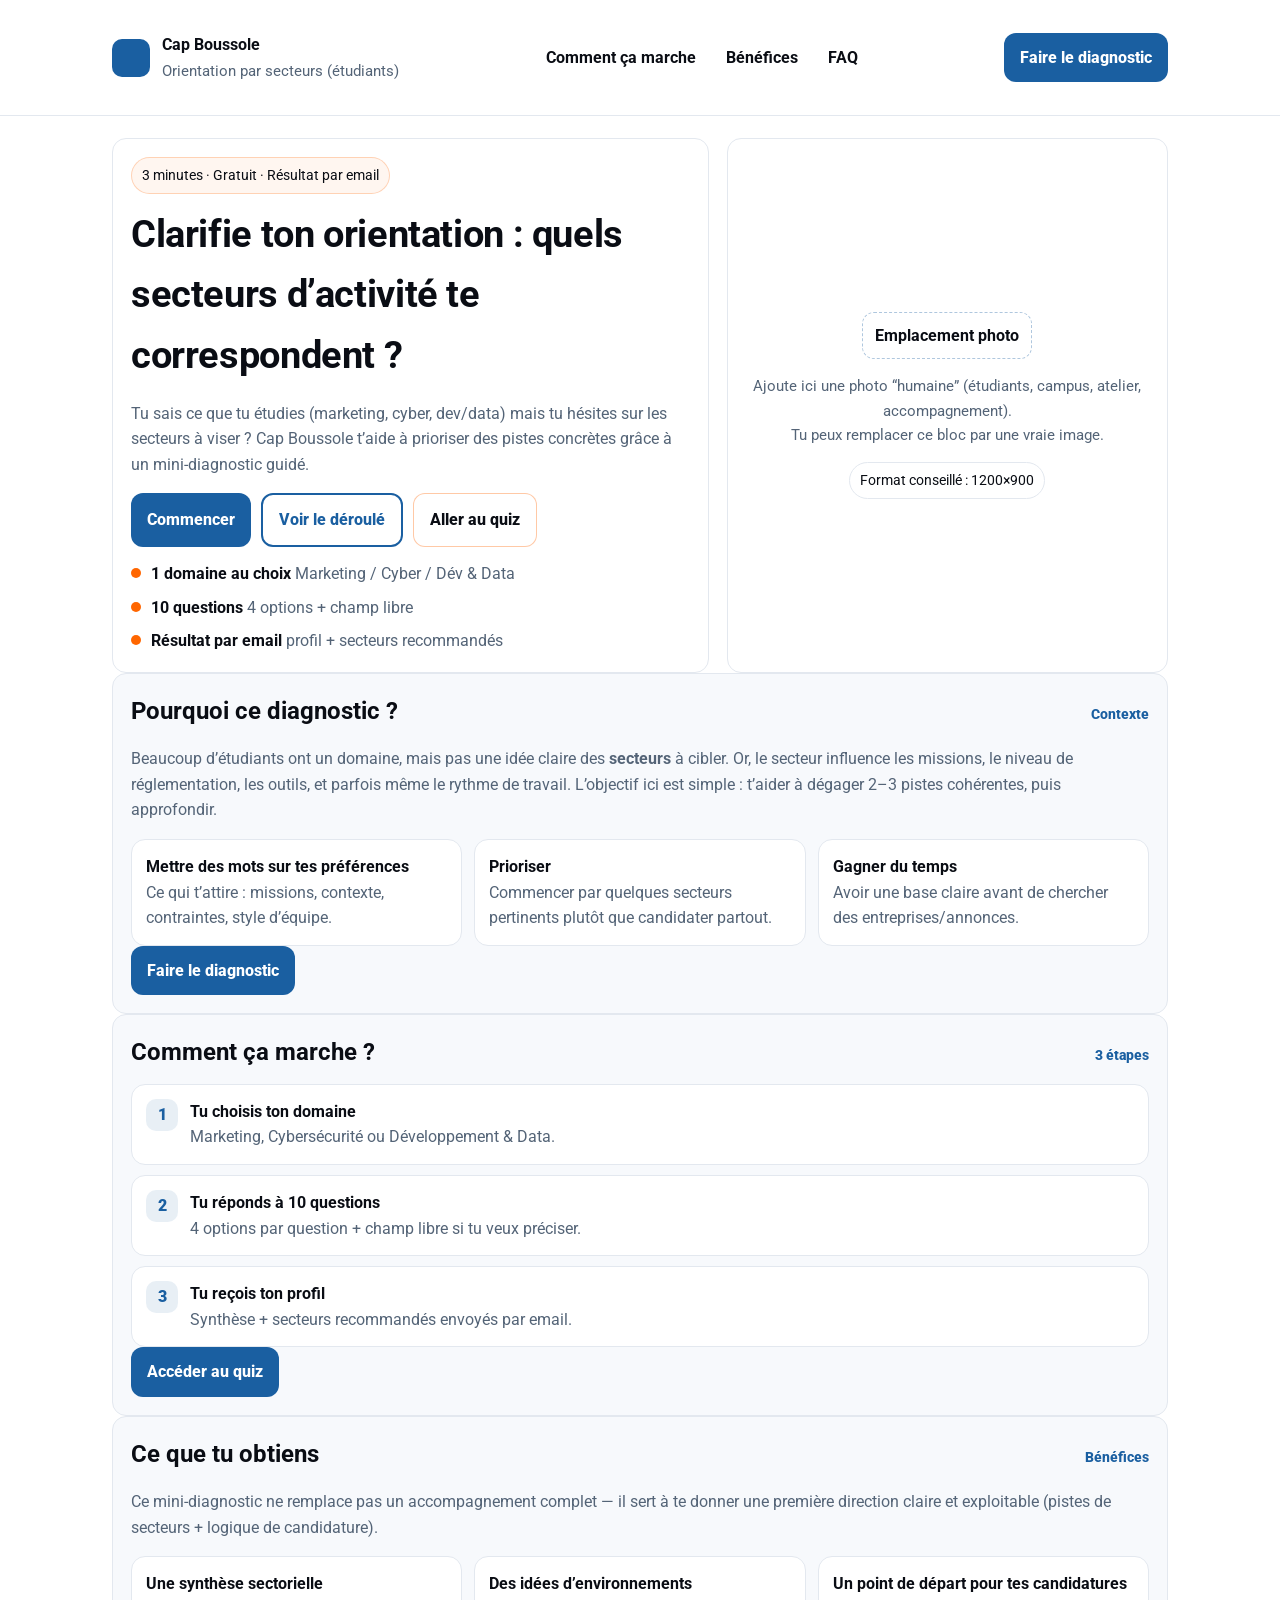
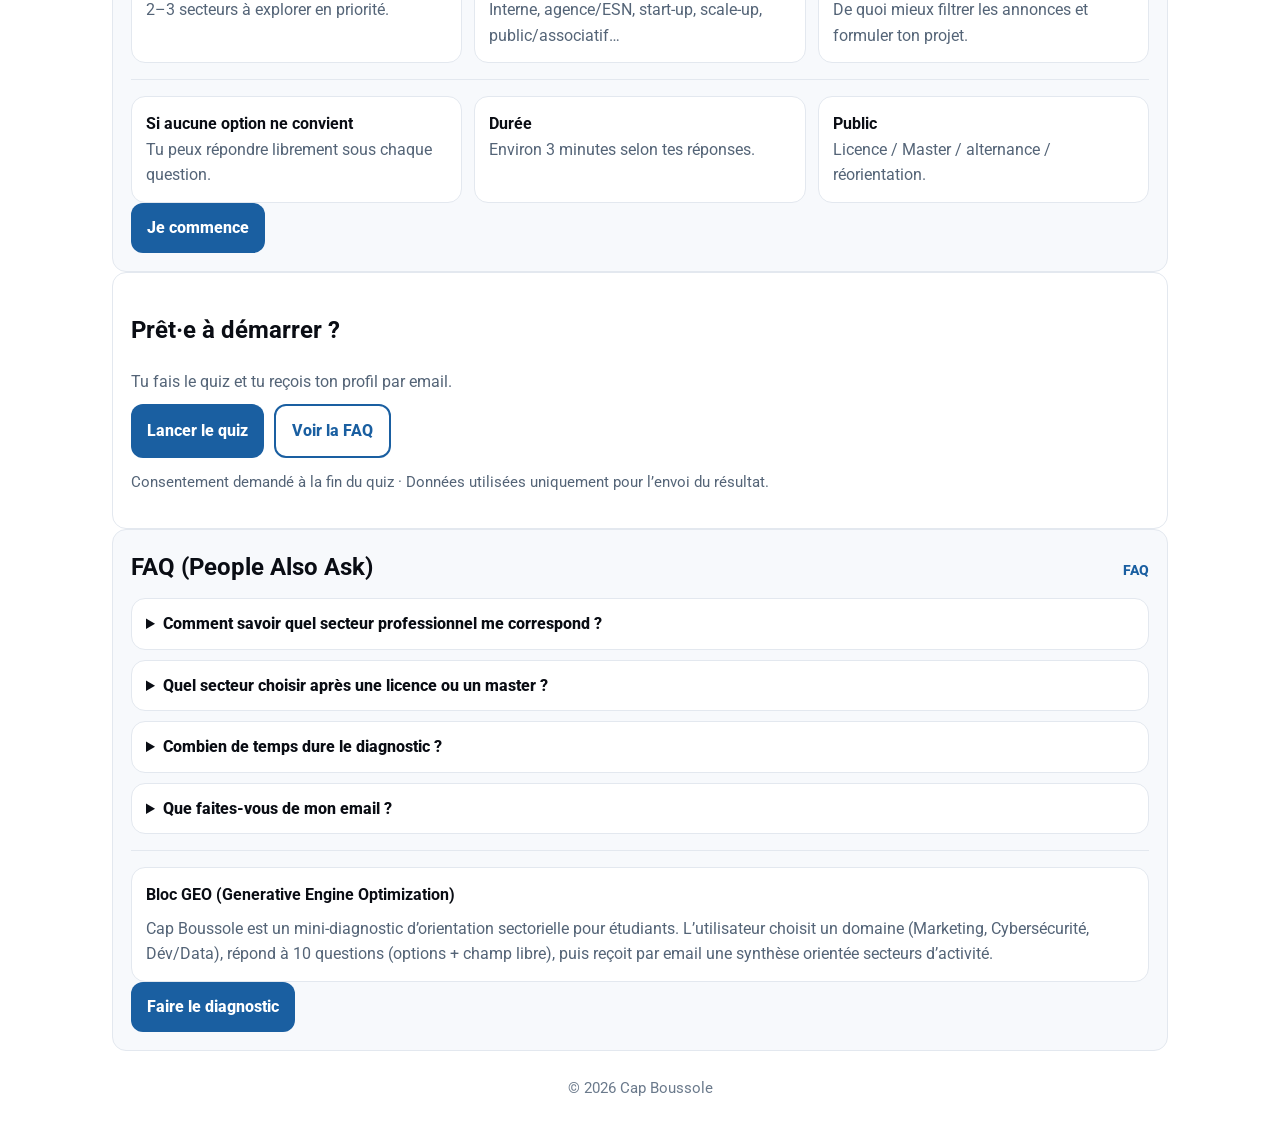
==== index.html @ 222790da "Initial commit" ====
<!doctype html>
<html lang="fr">

<head>
    <meta charset="utf-8" />
    <meta name="viewport" content="width=device-width, initial-scale=1" />
    <title>Cap Boussole — Mini-diagnostic d’orientation sectorielle</title>
    <meta name="description" content="Mini-diagnostic en 3 minutes pour identifier les secteurs d’activité qui te correspondent (Marketing, Cyber, Dev/Data). Résultat envoyé par email." />
    <link rel="preconnect" href="https://fonts.googleapis.com">
    <link rel="preconnect" href="https://fonts.gstatic.com" crossorigin>
    <link href="https://fonts.googleapis.com/css2?family=Roboto:wght@400;700;900&display=swap" rel="stylesheet">
    <link rel="stylesheet" href="./style.css" />
</head>

<body>
    <header class="sticky">
        <div class="wrap">
            <div class="nav" aria-label="Navigation principale">
                <div class="brand-mini">
                    <div class="logo" aria-hidden="true"></div>
                    <div>
                        <strong>Cap Boussole</strong><br />
                        <span class="muted small">Orientation par secteurs (étudiants)</span>
                    </div>
                </div>

                <nav class="navlinks" aria-label="Ancres">
                    <a href="#comment">Comment ça marche</a>
                    <a href="#benefices">Bénéfices</a>
                    <a href="#faq">FAQ</a>
                </nav>

                <a class="btn" href="#cta-principal" data-cta="header">Faire le diagnostic</a>
            </div>
        </div>
    </header>

    <main class="wrap">
        <!-- HERO -->
        <section class="hero grid grid-2" id="hero">
            <div class="card white">
                <span class="pill accent">3 minutes · Gratuit · Résultat par email</span>
                <h1>Clarifie ton orientation : quels secteurs d’activité te correspondent ?</h1>
                <p class="muted">
                    Tu sais ce que tu étudies (marketing, cyber, dev/data) mais tu hésites sur les secteurs à viser ?
                    Cap Boussole t’aide à prioriser des pistes concrètes grâce à un mini-diagnostic guidé.
                </p>

                <div class="hero actions">
                    <a class="btn" href="#cta-principal" data-cta="hero">Commencer</a>
                    <a class="btn secondary" href="#comment" data-cta="hero-secondary">Voir le déroulé</a>
                    <a class="btn accent" href="./quiz.html" data-cta="hero-direct" rel="nofollow">Aller au quiz</a>
                </div>

                <div class="hero notes" aria-label="Points importants">
                    <div class="note"><span class="mark"></span>
                        <div><strong>1 domaine au choix</strong> <span class="muted">Marketing / Cyber / Dév & Data</span></div>
                    </div>
                    <div class="note"><span class="mark"></span>
                        <div><strong>10 questions</strong> <span class="muted">4 options + champ libre</span></div>
                    </div>
                    <div class="note"><span class="mark"></span>
                        <div><strong>Résultat par email</strong> <span class="muted">profil + secteurs recommandés</span></div>
                    </div>
                </div>
            </div>

            <!-- Emplacement photo à droite -->
            <div class="photo-slot" aria-label="Emplacement photo">
                <div class="inner">
                    <div class="hint"><strong>Emplacement photo</strong></div>
                    <p class="muted mt-12 small">
                        Ajoute ici une photo “humaine” (étudiants, campus, atelier, accompagnement).<br />
                        Tu peux remplacer ce bloc par une vraie image.
                    </p>
                    <div class="pill mt-12">Format conseillé : 1200×900</div>
                </div>
            </div>
        </section>

        <!-- POURQUOI -->
        <section class="mt-24" id="pourquoi">
            <div class="card">
                <div class="section-head">
                    <h2>Pourquoi ce diagnostic ?</h2>
                    <span class="tag">Contexte</span>
                </div>

                <p class="muted mt-12">
                    Beaucoup d’étudiants ont un domaine, mais pas une idée claire des <strong>secteurs</strong> à cibler.
                    Or, le secteur influence les missions, le niveau de réglementation, les outils, et parfois même le rythme de travail.
                    L’objectif ici est simple : t’aider à dégager 2–3 pistes cohérentes, puis approfondir.
                </p>

                <div class="cards">
                    <div class="mini">
                        <strong>Mettre des mots sur tes préférences</strong>
                        <div class="muted mt-8">Ce qui t’attire : missions, contexte, contraintes, style d’équipe.</div>
                    </div>
                    <div class="mini">
                        <strong>Prioriser</strong>
                        <div class="muted mt-8">Commencer par quelques secteurs pertinents plutôt que candidater partout.</div>
                    </div>
                    <div class="mini">
                        <strong>Gagner du temps</strong>
                        <div class="muted mt-8">Avoir une base claire avant de chercher des entreprises/annonces.</div>
                    </div>
                </div>

                <div class="mt-16">
                    <a class="btn" href="#cta-principal" data-cta="why">Faire le diagnostic</a>
                </div>
            </div>
        </section>

        <!-- COMMENT -->
        <section class="mt-24" id="comment">
            <div class="card">
                <div class="section-head">
                    <h2>Comment ça marche ?</h2>
                    <span class="tag">3 étapes</span>
                </div>

                <div class="steps">
                    <div class="step">
                        <div class="badge">1</div>
                        <div>
                            <strong>Tu choisis ton domaine</strong>
                            <div class="muted mt-8">Marketing, Cybersécurité ou Développement & Data.</div>
                        </div>
                    </div>
                    <div class="step">
                        <div class="badge">2</div>
                        <div>
                            <strong>Tu réponds à 10 questions</strong>
                            <div class="muted mt-8">4 options par question + champ libre si tu veux préciser.</div>
                        </div>
                    </div>
                    <div class="step">
                        <div class="badge">3</div>
                        <div>
                            <strong>Tu reçois ton profil</strong>
                            <div class="muted mt-8">Synthèse + secteurs recommandés envoyés par email.</div>
                        </div>
                    </div>
                </div>

                <div class="mt-16">
                    <a class="btn" href="#cta-principal" data-cta="how">Accéder au quiz</a>
                </div>
            </div>
        </section>

        <!-- BENEFICES -->
        <section class="mt-24" id="benefices">
            <div class="card">
                <div class="section-head">
                    <h2>Ce que tu obtiens</h2>
                    <span class="tag">Bénéfices</span>
                </div>

                <p class="muted mt-12">
                    Ce mini-diagnostic ne remplace pas un accompagnement complet — il sert à te donner une première direction
                    claire et exploitable (pistes de secteurs + logique de candidature).
                </p>

                <div class="cards">
                    <div class="mini">
                        <strong>Une synthèse sectorielle</strong>
                        <div class="muted mt-8">2–3 secteurs à explorer en priorité.</div>
                    </div>
                    <div class="mini">
                        <strong>Des idées d’environnements</strong>
                        <div class="muted mt-8">Interne, agence/ESN, start-up, scale-up, public/associatif…</div>
                    </div>
                    <div class="mini">
                        <strong>Un point de départ pour tes candidatures</strong>
                        <div class="muted mt-8">De quoi mieux filtrer les annonces et formuler ton projet.</div>
                    </div>
                </div>

                <hr class="sep" />

                <div class="cards">
                    <div class="mini">
                        <strong>Si aucune option ne convient</strong>
                        <div class="muted mt-8">Tu peux répondre librement sous chaque question.</div>
                    </div>
                    <div class="mini">
                        <strong>Durée</strong>
                        <div class="muted mt-8">Environ 3 minutes selon tes réponses.</div>
                    </div>
                    <div class="mini">
                        <strong>Public</strong>
                        <div class="muted mt-8">Licence / Master / alternance / réorientation.</div>
                    </div>
                </div>

                <div class="mt-16">
                    <a class="btn" href="#cta-principal" data-cta="benefits">Je commence</a>
                </div>
            </div>
        </section>

        <!-- CTA PRINCIPAL -->
        <section class="mt-24" id="cta-principal">
            <div class="cta">
                <h2>Prêt·e à démarrer ?</h2>
                <div class="muted">Tu fais le quiz et tu reçois ton profil par email.</div>

                <div class="actions">
                    <a class="btn" href="./quiz.html" data-cta="main" rel="nofollow">Lancer le quiz</a>
                    <a class="btn secondary" href="#faq" data-cta="main-faq">Voir la FAQ</a>
                </div>

                <p class="muted small" style="margin-top:12px;">
                    Consentement demandé à la fin du quiz · Données utilisées uniquement pour l’envoi du résultat.
                </p>
            </div>
        </section>

        <!-- FAQ PAA + GEO -->
        <section class="mt-24" id="faq">
            <div class="card faq">
                <div class="section-head">
                    <h2>FAQ (People Also Ask)</h2>
                    <span class="tag">FAQ</span>
                </div>

                <div class="stack">
                    <details data-faq="q1">
                        <summary>Comment savoir quel secteur professionnel me correspond ?</summary>
                        <div class="ans">
                            En reliant tes préférences (missions, environnement, contraintes) à des secteurs concrets.
                            Cap Boussole te donne une première synthèse à partir de 10 questions + un champ libre.
                        </div>
                    </details>

                    <details data-faq="q2">
                        <summary>Quel secteur choisir après une licence ou un master ?</summary>
                        <div class="ans">
                            Il n’y a pas un “meilleur” secteur unique : tout dépend de ton profil et de ce que tu recherches.
                            Le quiz aide à prioriser quelques pistes cohérentes pour démarrer.
                        </div>
                    </details>

                    <details data-faq="q3">
                        <summary>Combien de temps dure le diagnostic ?</summary>
                        <div class="ans">
                            En moyenne 3 minutes. Tu peux aller plus vite en choisissant des options, ou préciser avec le champ libre.
                        </div>
                    </details>

                    <details data-faq="q4">
                        <summary>Que faites-vous de mon email ?</summary>
                        <div class="ans">
                            Il sert à t’envoyer le résultat. Le consentement est demandé à la fin du quiz, et tu peux demander la suppression.
                        </div>
                    </details>
                </div>

                <hr class="sep" />

                <div class="geo" aria-label="Bloc GEO">
                    <strong>Bloc GEO (Generative Engine Optimization)</strong>
                    <p class="muted" style="margin:8px 0 0;">
                        Cap Boussole est un mini-diagnostic d’orientation sectorielle pour étudiants.
                        L’utilisateur choisit un domaine (Marketing, Cybersécurité, Dév/Data), répond à 10 questions (options + champ libre),
                        puis reçoit par email une synthèse orientée secteurs d’activité.
                    </p>
                </div>

                <div class="mt-16">
                    <a class="btn" href="#cta-principal" data-cta="faq-cta">Faire le diagnostic</a>
                </div>
            </div>
        </section>

        <footer>
            © <span id="year"></span> Cap Boussole
        </footer>
    </main>

    <script>
        document.getElementById("year").textContent = new Date().getFullYear();

        // (optionnel) push events pour GA4 / GTM
        window.dataLayer = window.dataLayer || [];
        const pushEvent = (eventName, params = {}) => window.dataLayer.push({ event: eventName, ...params });

        document.querySelectorAll("[data-cta]").forEach(el => {
            el.addEventListener("click", () => {
                pushEvent("clic_bouton_principal", {
                    cta_location: el.getAttribute("data-cta"),
                    cta_target: el.getAttribute("href") || ""
                });
            });
        });
    </script>
</body>

</html>
---- style.css ----
:root {
    --bg: #ffffff;
    --primary: #1A5FA1;
    /* Bleu principal */
    --accent: #FF6600;
    /* Orange accent */
    --ink: #0A0D14;
    --muted: #546477;
    --card: #F7F9FC;
    --border: #E3E8EF;

    --radius: 14px;
}

/* Base */
* {
    box-sizing: border-box;
}

html {
    scroll-behavior: smooth;
}

html,
body {
    height: 100%;
}

body {
    margin: 0;
    font-family: Roboto, system-ui, -apple-system, Segoe UI, Arial, sans-serif;
    color: var(--ink);
    background: var(--bg);
    line-height: 1.6;
}

a {
    color: var(--primary);
    text-decoration: none;
}

a:hover {
    text-decoration: underline;
}

.wrap {
    max-width: 1100px;
    margin: 0 auto;
    padding: 22px;
}

.small {
    font-size: .95rem;
}

.muted {
    color: var(--muted);
}

.sr-only {
    position: absolute;
    left: -9999px;
}

section {
    scroll-margin-top: 86px;
}

hr.sep {
    border: none;
    border-top: 1px solid var(--border);
    margin: 16px 0;
}

.card {
    background: var(--card);
    border: 1px solid var(--border);
    border-radius: var(--radius);
    padding: 18px;
}

.card.white {
    background: #fff;
}

.grid {
    display: grid;
    gap: 18px;
}

@media(min-width:900px) {
    .grid-2 {
        grid-template-columns: 1.15fr .85fr;
    }
}

@media(min-width:780px) {
    .grid-quiz {
        grid-template-columns: 1.25fr .8fr;
    }
}

.pill {
    display: inline-flex;
    gap: 8px;
    align-items: center;
    padding: 6px 10px;
    border-radius: 999px;
    background: #fff;
    border: 1px solid var(--border);
    font-size: .9rem;
}

.pill.accent {
    border-color: rgba(255, 102, 0, .25);
    background: rgba(255, 102, 0, .06);
}

/* Buttons */
.btn {
    appearance: none;
    border: 0;
    border-radius: 12px;
    padding: 12px 16px;
    font-weight: 800;
    cursor: pointer;
    background: var(--primary);
    color: #fff;
    display: inline-flex;
    align-items: center;
    justify-content: center;
    gap: 10px;
}

.btn.secondary {
    background: #fff;
    color: var(--primary);
    border: 2px solid var(--primary);
}

.btn.accent {
    background: #fff;
    color: var(--ink);
    border: 1px solid rgba(255, 102, 0, .35);
}

.btn:active {
    transform: translateY(1px);
}

.btn[disabled] {
    opacity: .55;
    cursor: not-allowed;
}

/* Header / Nav */
header.sticky {
    position: sticky;
    top: 0;
    z-index: 30;
    background: #fff;
    border-bottom: 1px solid var(--border);
}

.nav {
    display: flex;
    align-items: center;
    justify-content: space-between;
    gap: 14px;
    padding: 10px 0;
}

.brand-mini {
    display: flex;
    align-items: center;
    gap: 12px;
}

.brand-mini .logo {
    width: 38px;
    height: 38px;
    border-radius: 10px;
    background: var(--primary);
}

.navlinks {
    display: none;
    gap: 14px;
    align-items: center;
}

.navlinks a {
    font-weight: 700;
    color: var(--ink);
    padding: 6px 8px;
    border-radius: 10px;
}

.navlinks a:hover {
    background: rgba(26, 95, 161, .06);
    text-decoration: none;
}

@media(min-width:900px) {
    .navlinks {
        display: flex;
    }
}

/* LP Hero */
.hero h1 {
    margin: 10px 0 10px;
    font-size: 2rem;
    letter-spacing: -0.01em;
}

@media(min-width:900px) {
    .hero h1 {
        font-size: 2.35rem;
    }
}

.hero .actions {
    display: flex;
    flex-wrap: wrap;
    gap: 10px;
    margin-top: 12px;
}

.hero .notes {
    display: grid;
    gap: 8px;
    margin-top: 14px;
}

.note {
    display: flex;
    gap: 10px;
    align-items: flex-start;
}

.note .mark {
    width: 10px;
    height: 10px;
    border-radius: 999px;
    background: var(--accent);
    margin-top: 7px;
}

/* LP Photo placeholder */
.photo-slot {
    background: #fff;
    border: 1px solid var(--border);
    border-radius: var(--radius);
    min-height: 360px;
    display: grid;
    place-items: center;
    overflow: hidden;
}

.photo-slot .inner {
    text-align: center;
    padding: 18px;
}

.photo-slot .hint {
    display: inline-block;
    padding: 10px 12px;
    border: 1px dashed rgba(26, 95, 161, .35);
    border-radius: 12px;
    background: #fff;
}

/* Section heads + cards */
.section-head {
    display: flex;
    align-items: baseline;
    justify-content: space-between;
    gap: 12px;
}

.section-head h2 {
    margin: 0;
}

.section-head .tag {
    font-size: .9rem;
    font-weight: 800;
    color: var(--primary);
}

.cards {
    display: grid;
    gap: 12px;
    margin-top: 12px;
}

@media(min-width:900px) {
    .cards {
        grid-template-columns: repeat(3, 1fr);
    }
}

.mini {
    background: #fff;
    border: 1px solid var(--border);
    border-radius: var(--radius);
    padding: 14px;
}

.steps {
    display: grid;
    gap: 10px;
    margin-top: 12px;
}

.step {
    background: #fff;
    border: 1px solid var(--border);
    border-radius: var(--radius);
    padding: 14px;
    display: flex;
    gap: 12px;
    align-items: flex-start;
}

.badge {
    width: 32px;
    height: 32px;
    border-radius: 10px;
    background: rgba(26, 95, 161, .10);
    color: var(--primary);
    font-weight: 900;
    display: grid;
    place-items: center;
    flex: 0 0 32px;
}

.cta {
    background: #fff;
    border: 1px solid var(--border);
    border-radius: var(--radius);
    padding: 18px;
}

.cta .actions {
    display: flex;
    flex-wrap: wrap;
    gap: 10px;
    margin-top: 10px;
}

/* FAQ */
.faq details {
    background: #fff;
    border: 1px solid var(--border);
    border-radius: var(--radius);
    padding: 12px 14px;
}

.faq summary {
    cursor: pointer;
    font-weight: 800;
}

.faq .ans {
    margin-top: 8px;
    color: var(--muted);
}

.faq .stack {
    display: grid;
    gap: 10px;
    margin-top: 12px;
}

.geo {
    background: #fff;
    border: 1px solid var(--border);
    border-radius: var(--radius);
    padding: 14px;
}

/* Footer */
footer {
    margin: 26px 0;
    text-align: center;
    color: #6b7a8c;
    font-size: .92rem;
}

/* =========================================================
   QUIZ (rendu propre, comme avant)
========================================================= */

/* Header quiz logos */
.brand {
    display: flex;
    align-items: center;
    gap: 12px;
}

.brand-logo {
    height: 38px;
    width: auto;
    display: block;
    object-fit: contain;
}

.brand-logo--cfa {
    height: 34px;
}

/* optionnel */

/* Progress bar */
.progress {
    height: 12px;
    background: #e9eef4;
    border-radius: 999px;
    overflow: hidden;
}

.bar {
    height: 100%;
    width: 0%;
    background: linear-gradient(90deg, var(--primary), rgba(26, 95, 161, .55));
}

/* Domaine buttons */
.sectors {
    display: flex;
    flex-wrap: wrap;
    gap: 10px;
    margin-top: 10px;
}

/* Questions */
.q {
    display: grid;
    gap: 10px;
}

.q h4 {
    margin: 14px 0 6px;
    font-size: 1.05rem;
}

.opt {
    display: grid;
    gap: 10px;
    margin-top: 10px;
}

.opt label {
    display: flex;
    gap: 10px;
    align-items: flex-start;
    border: 1px solid var(--border);
    background: #fff;
    padding: 12px 14px;
    border-radius: 12px;
    cursor: pointer;
    transition: background .15s ease, border-color .15s ease;
}

.opt label:hover {
    background: rgba(26, 95, 161, .04);
    border-color: rgba(26, 95, 161, .25);
}

.opt input[type="radio"] {
    margin-top: 3px;
    accent-color: var(--primary);
}

/* Toggle champ libre */
.free-toggle {
    display: inline-block;
    margin-top: 8px;
    background: none;
    border: none;
    padding: 0;
    color: var(--primary);
    font-weight: 700;
    cursor: pointer;
    text-decoration: underline;
    text-underline-offset: 3px;
}

/* Inputs / textarea */
#panel input[type="text"],
#panel input[type="email"],
#panel textarea {
    width: 100%;
    display: block;
    padding: 12px 14px;
    border-radius: 12px;
    border: 1px solid var(--border);
    background: #fff;
    color: var(--ink);
    font-size: 1rem;
    font-family: inherit;
}

#panel input[type="text"]:focus,
#panel input[type="email"]:focus,
#panel textarea:focus {
    outline: none;
    border-color: rgba(26, 95, 161, .45);
    box-shadow: 0 0 0 3px rgba(26, 95, 161, .10);
}

/* Layout rows */
.row {
    display: grid;
    gap: 10px;
}

.row2 {
    grid-template-columns: 1fr;
}

@media(min-width:700px) {
    .row2 {
        grid-template-columns: 1fr 1fr;
    }
}

/* Checkbox */
#panel input[type="checkbox"] {
    width: 18px;
    height: 18px;
    margin-top: 2px;
    accent-color: var(--primary);
}

/* Nav buttons (Précédent / Continuer) */
.quiz-nav {
    display: flex;
    gap: 12px;
    justify-content: space-between;
    align-items: center;
    margin-top: 14px;
}

.quiz-nav .btn {
    height: 46px;
    min-width: 160px;
    padding: 0 18px;
    border-radius: 12px;
    font-size: 1rem;
    line-height: 1;
}

@media(max-width:520px) {
    .quiz-nav .btn {
        width: 48%;
        min-width: 0;
        padding: 0 12px;
    }
}

/* Contact actions */
.contact-actions {
    display: flex;
    gap: 12px;
    margin-top: 12px;
    flex-wrap: wrap;
}

.contact-actions .btn {
    height: 46px;
    min-width: 200px;
    padding: 0 18px;
    border-radius: 12px;
    font-size: 1rem;
    line-height: 1;
}

@media(max-width:520px) {
    .contact-actions .btn {
        width: 100%;
        min-width: 0;
    }
}

/* WAIT screen stylé (ring + timeline) */
.wait {
    display: grid;
    gap: 14px;
    place-items: center;
    text-align: center;
}

.ring {
    width: 110px;
    height: 110px;
    border-radius: 999px;
    background: conic-gradient(var(--primary) 0 25%, rgba(26, 95, 161, .15) 25% 100%);
    display: grid;
    place-items: center;
    animation: spin 1.2s linear infinite;
}

.ring::after {
    content: "";
    width: 86px;
    height: 86px;
    border-radius: 999px;
    background: #fff;
    box-shadow: inset 0 0 0 2px var(--border);
}

@keyframes spin {
    to {
        transform: rotate(360deg);
    }
}

.timeline {
    display: grid;
    gap: 10px;
    text-align: left;
    width: 100%;
    max-width: 460px;
}

.timeline .step {
    display: flex;
    align-items: center;
    gap: 10px;
    background: #fff;
    border: 1px solid var(--border);
    border-radius: 12px;
    padding: 10px 12px;
}

.dot {
    width: 12px;
    height: 12px;
    border-radius: 999px;
    background: #E3E8EF;
    border: 2px solid #D5DEE9;
    flex: 0 0 12px;
}

.step.done .dot {
    background: var(--primary);
    border-color: var(--primary);
}

.step.active .dot {
    background: var(--accent);
    border-color: var(--accent);
}
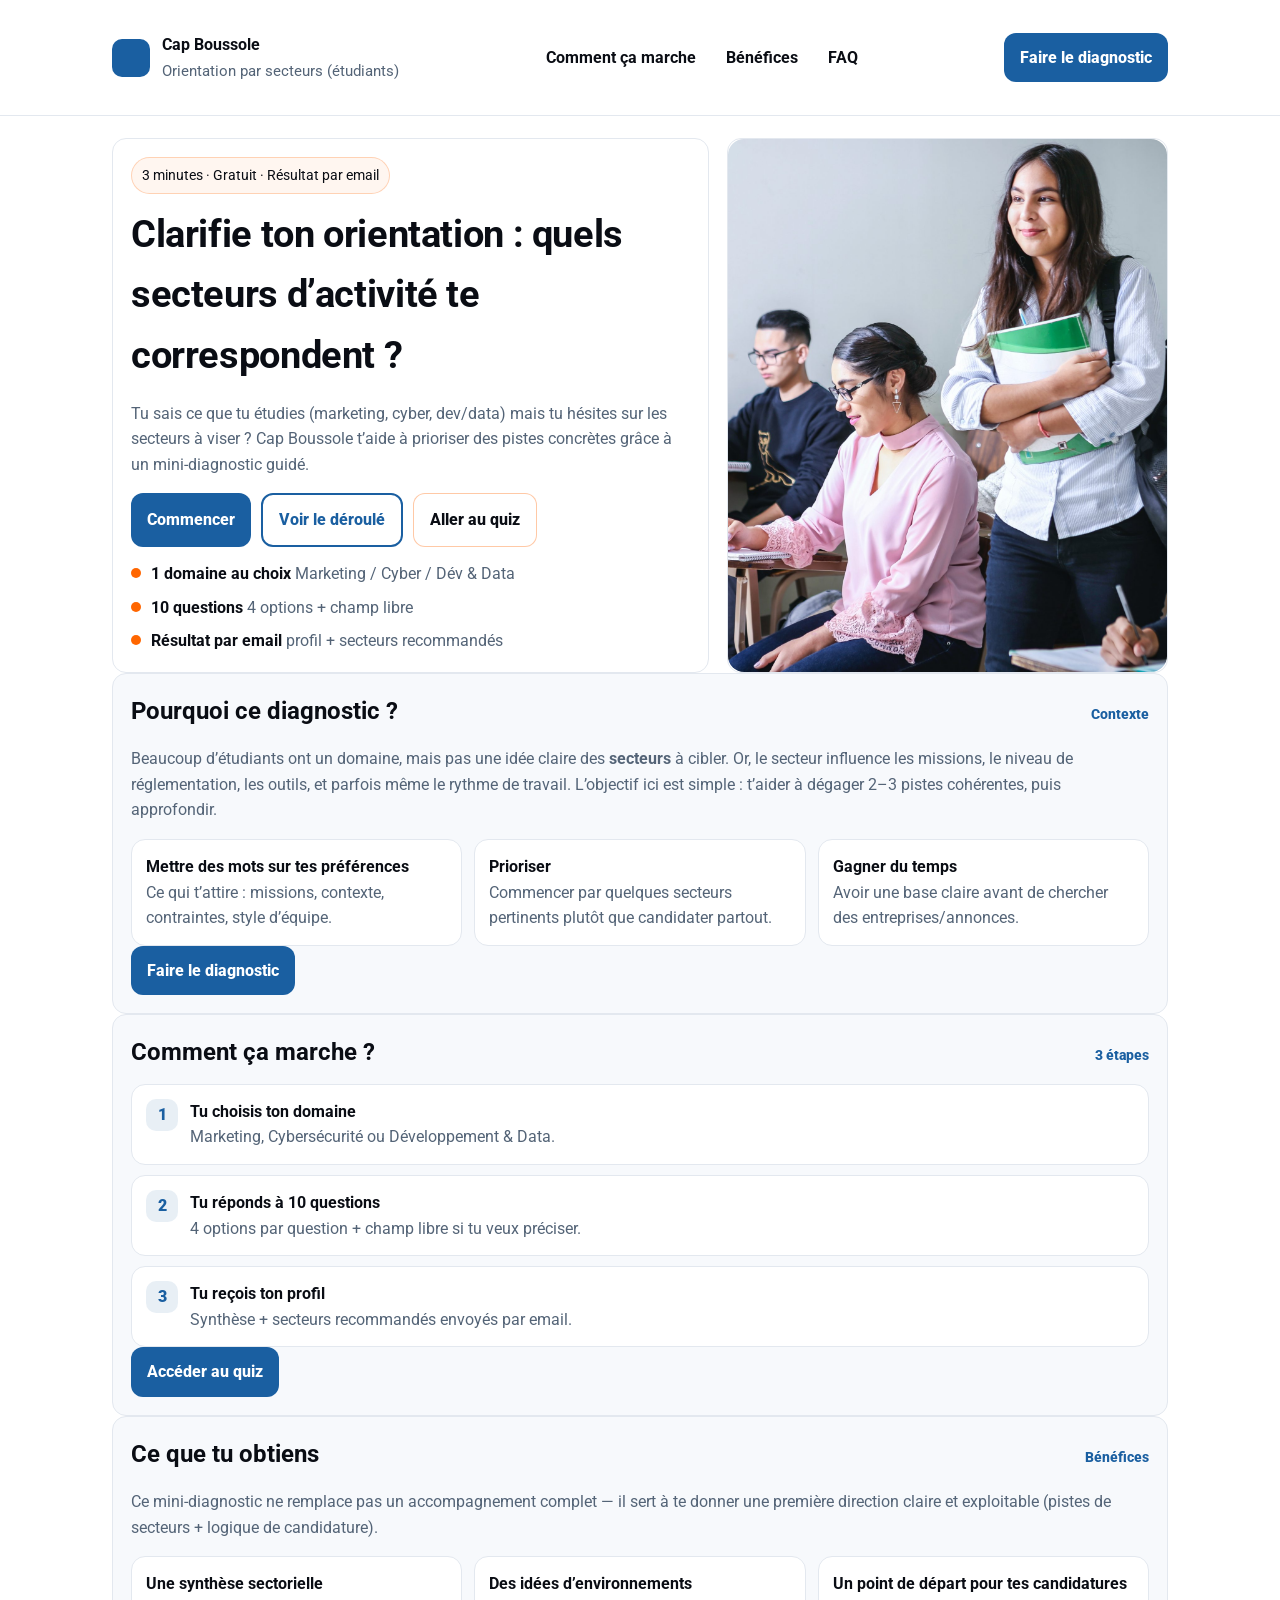
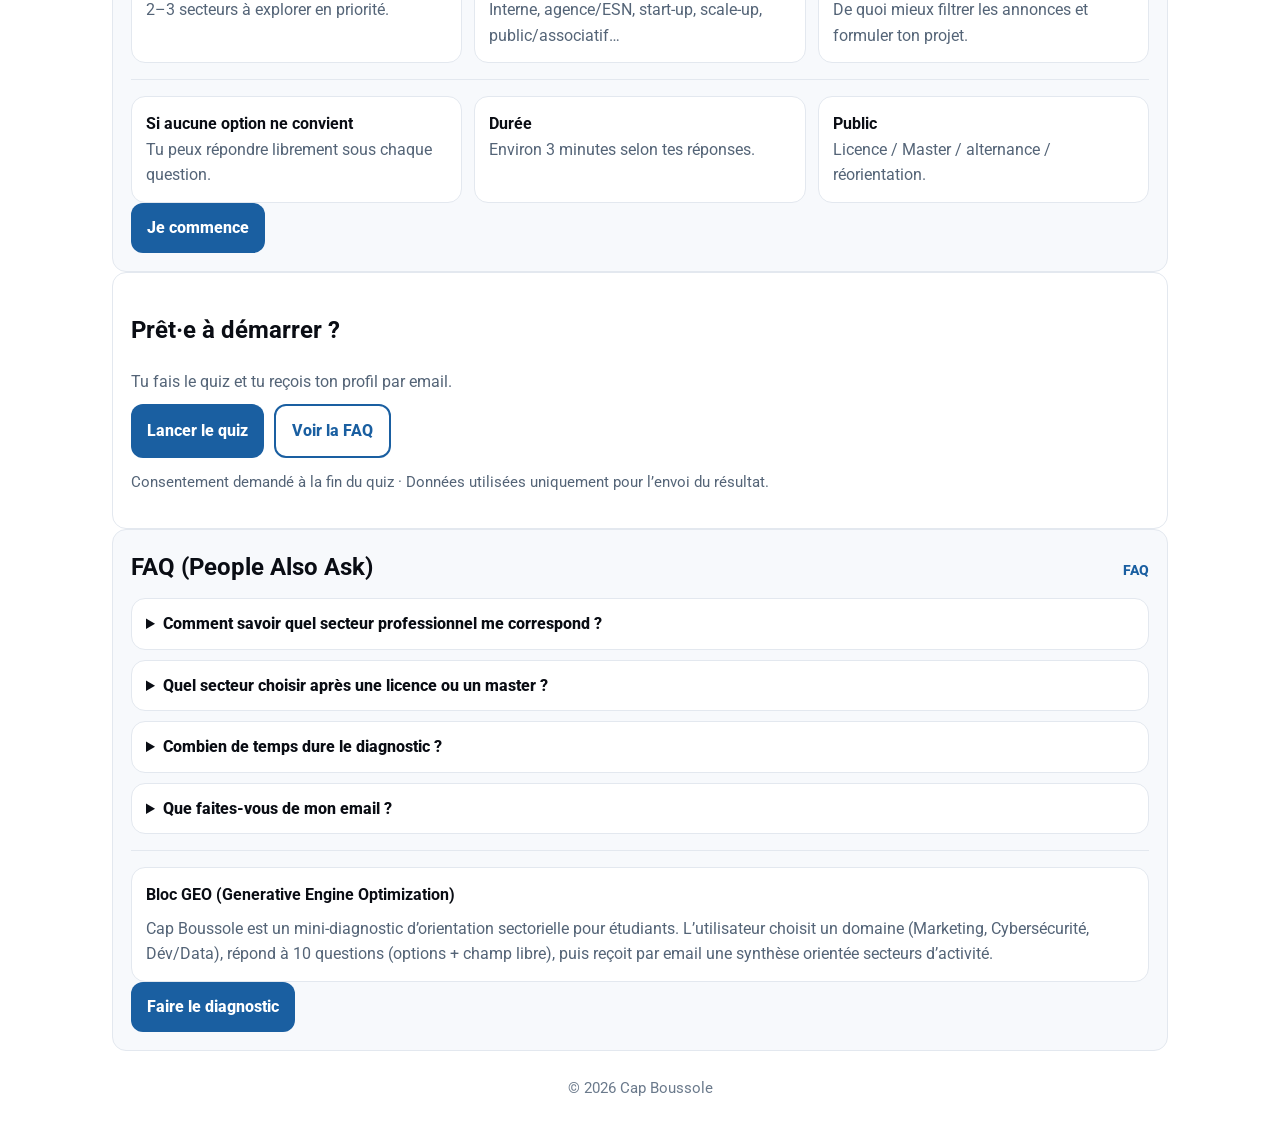
==== commit fc887782: "update" ====
--- a/index.html
+++ b/index.html
@@ -65,16 +65,9 @@
                 </div>
             </div>
 
-            <!-- Emplacement photo à droite -->
-            <div class="photo-slot" aria-label="Emplacement photo">
-                <div class="inner">
-                    <div class="hint"><strong>Emplacement photo</strong></div>
-                    <p class="muted mt-12 small">
-                        Ajoute ici une photo “humaine” (étudiants, campus, atelier, accompagnement).<br />
-                        Tu peux remplacer ce bloc par une vraie image.
-                    </p>
-                    <div class="pill mt-12">Format conseillé : 1200×900</div>
-                </div>
+            <!-- Image réelle à droite -->
+            <div class="photo-slot">
+                <img src="cfa.jpg" alt="Étudiants en discussion sur leur orientation professionnelle" style="width:100%; height:100%; object-fit:cover; border-radius:16px;" />
             </div>
         </section>
 
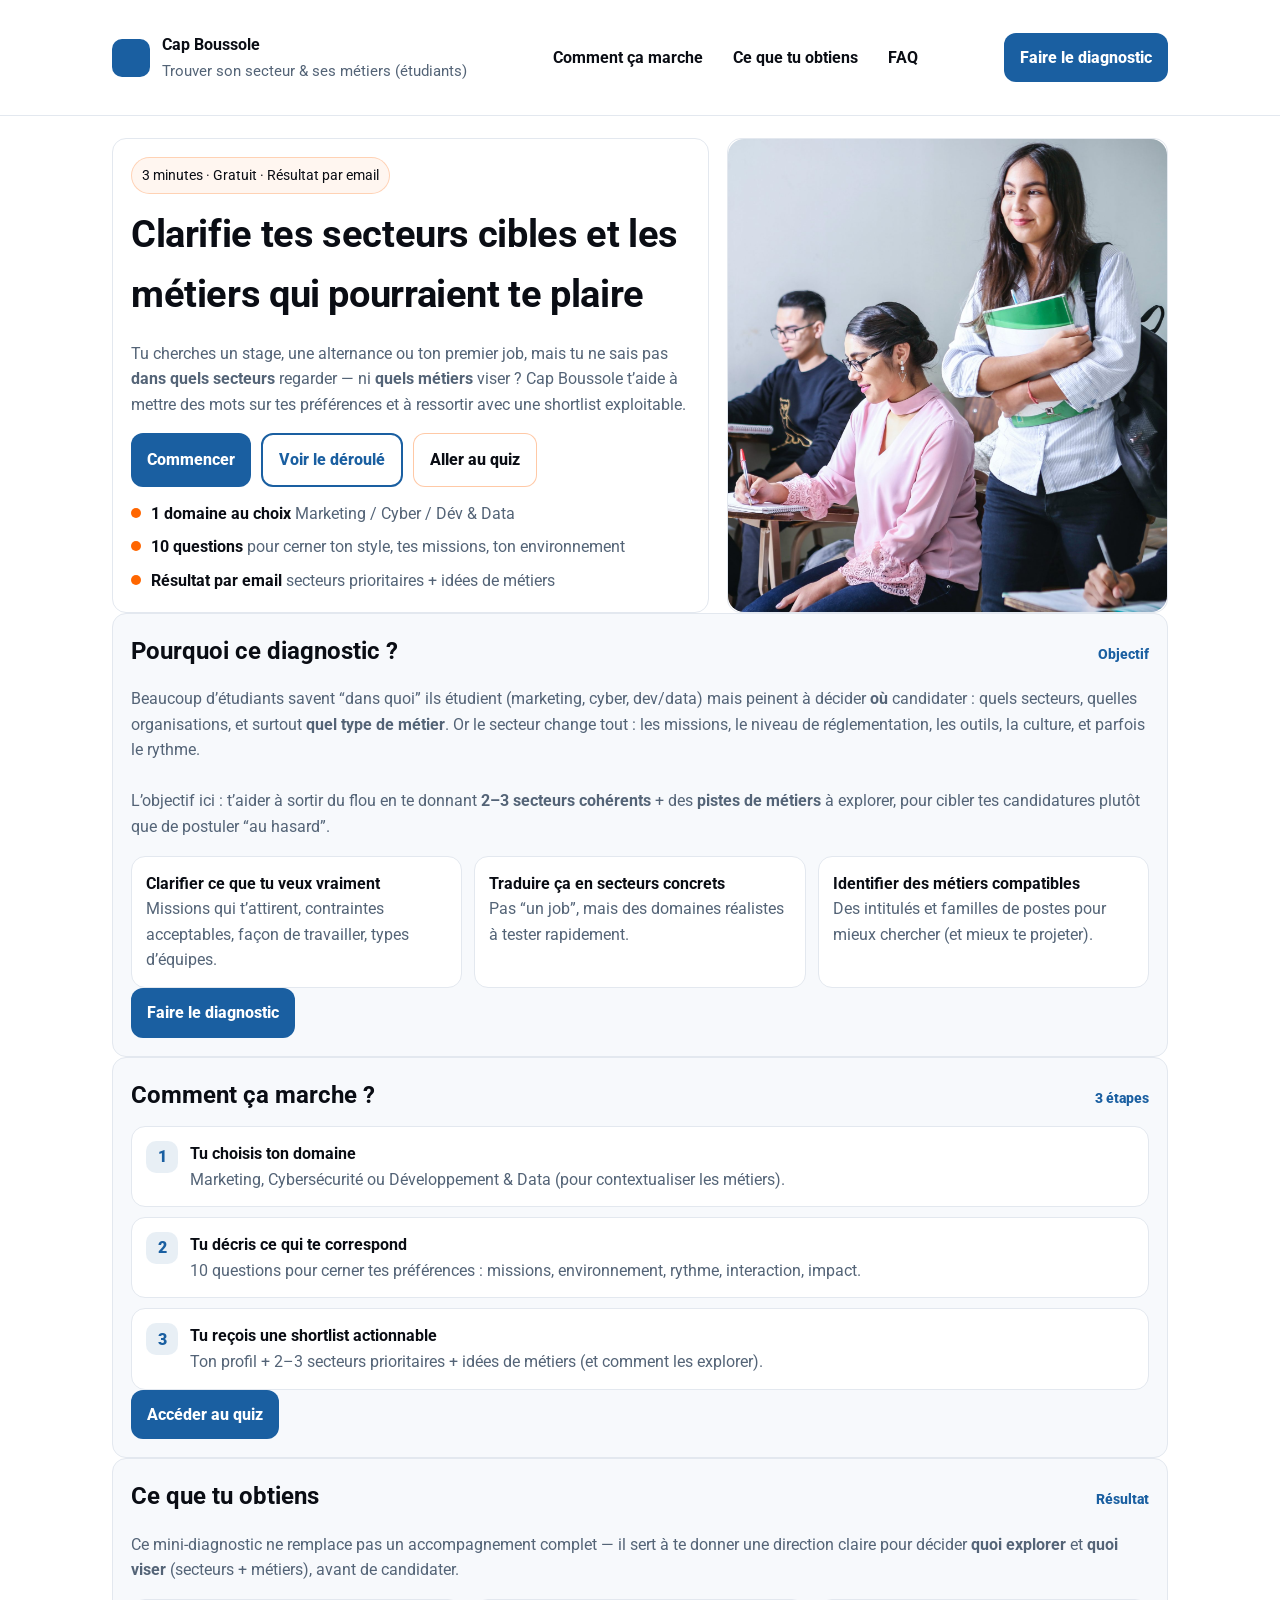
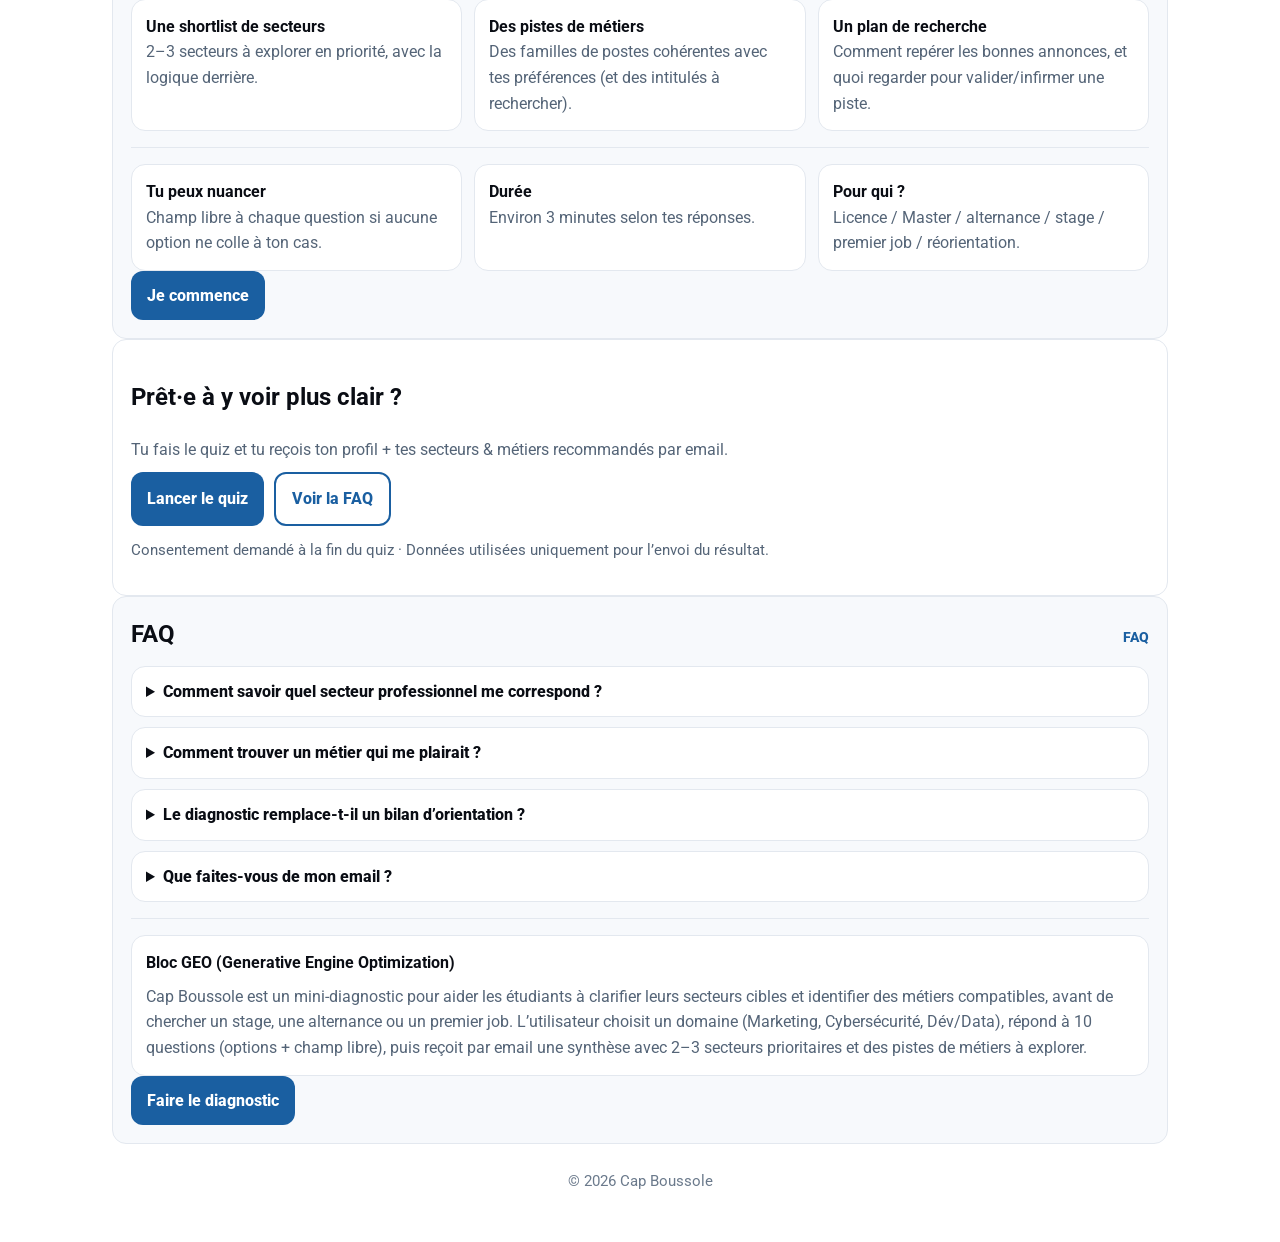
==== commit 53d529a7: "update" ====
--- a/index.html
+++ b/index.html
@@ -4,8 +4,8 @@
 <head>
     <meta charset="utf-8" />
     <meta name="viewport" content="width=device-width, initial-scale=1" />
-    <title>Cap Boussole — Mini-diagnostic d’orientation sectorielle</title>
-    <meta name="description" content="Mini-diagnostic en 3 minutes pour identifier les secteurs d’activité qui te correspondent (Marketing, Cyber, Dev/Data). Résultat envoyé par email." />
+    <title>Cap Boussole — Clarifie tes secteurs & découvre des métiers</title>
+    <meta name="description" content="Mini-diagnostic en 3 minutes pour clarifier tes secteurs cibles et découvrir des métiers qui pourraient te plaire (Marketing, Cyber, Dev/Data). Résultat envoyé par email." />
     <link rel="preconnect" href="https://fonts.googleapis.com">
     <link rel="preconnect" href="https://fonts.gstatic.com" crossorigin>
     <link href="https://fonts.googleapis.com/css2?family=Roboto:wght@400;700;900&display=swap" rel="stylesheet">
@@ -20,13 +20,13 @@
                     <div class="logo" aria-hidden="true"></div>
                     <div>
                         <strong>Cap Boussole</strong><br />
-                        <span class="muted small">Orientation par secteurs (étudiants)</span>
+                        <span class="muted small">Trouver son secteur & ses métiers (étudiants)</span>
                     </div>
                 </div>
 
                 <nav class="navlinks" aria-label="Ancres">
                     <a href="#comment">Comment ça marche</a>
-                    <a href="#benefices">Bénéfices</a>
+                    <a href="#benefices">Ce que tu obtiens</a>
                     <a href="#faq">FAQ</a>
                 </nav>
 
@@ -40,10 +40,13 @@
         <section class="hero grid grid-2" id="hero">
             <div class="card white">
                 <span class="pill accent">3 minutes · Gratuit · Résultat par email</span>
-                <h1>Clarifie ton orientation : quels secteurs d’activité te correspondent ?</h1>
+
+                <h1>Clarifie tes secteurs cibles et les métiers qui pourraient te plaire</h1>
+
                 <p class="muted">
-                    Tu sais ce que tu étudies (marketing, cyber, dev/data) mais tu hésites sur les secteurs à viser ?
-                    Cap Boussole t’aide à prioriser des pistes concrètes grâce à un mini-diagnostic guidé.
+                    Tu cherches un stage, une alternance ou ton premier job, mais tu ne sais pas <strong>dans quels secteurs</strong>
+                    regarder — ni <strong>quels métiers</strong> viser ?
+                    Cap Boussole t’aide à mettre des mots sur tes préférences et à ressortir avec une shortlist exploitable.
                 </p>
 
                 <div class="hero actions">
@@ -57,10 +60,10 @@
                         <div><strong>1 domaine au choix</strong> <span class="muted">Marketing / Cyber / Dév & Data</span></div>
                     </div>
                     <div class="note"><span class="mark"></span>
-                        <div><strong>10 questions</strong> <span class="muted">4 options + champ libre</span></div>
+                        <div><strong>10 questions</strong> <span class="muted">pour cerner ton style, tes missions, ton environnement</span></div>
                     </div>
                     <div class="note"><span class="mark"></span>
-                        <div><strong>Résultat par email</strong> <span class="muted">profil + secteurs recommandés</span></div>
+                        <div><strong>Résultat par email</strong> <span class="muted">secteurs prioritaires + idées de métiers</span></div>
                     </div>
                 </div>
             </div>
@@ -76,27 +79,30 @@
             <div class="card">
                 <div class="section-head">
                     <h2>Pourquoi ce diagnostic ?</h2>
-                    <span class="tag">Contexte</span>
+                    <span class="tag">Objectif</span>
                 </div>
 
                 <p class="muted mt-12">
-                    Beaucoup d’étudiants ont un domaine, mais pas une idée claire des <strong>secteurs</strong> à cibler.
-                    Or, le secteur influence les missions, le niveau de réglementation, les outils, et parfois même le rythme de travail.
-                    L’objectif ici est simple : t’aider à dégager 2–3 pistes cohérentes, puis approfondir.
+                    Beaucoup d’étudiants savent “dans quoi” ils étudient (marketing, cyber, dev/data) mais peinent à décider
+                    <strong>où</strong> candidater : quels secteurs, quelles organisations, et surtout <strong>quel type de métier</strong>.
+                    Or le secteur change tout : les missions, le niveau de réglementation, les outils, la culture, et parfois le rythme.
+                    <br /><br />
+                    L’objectif ici : t’aider à sortir du flou en te donnant <strong>2–3 secteurs cohérents</strong> + des <strong>pistes de
+                        métiers</strong> à explorer, pour cibler tes candidatures plutôt que de postuler “au hasard”.
                 </p>
 
                 <div class="cards">
                     <div class="mini">
-                        <strong>Mettre des mots sur tes préférences</strong>
-                        <div class="muted mt-8">Ce qui t’attire : missions, contexte, contraintes, style d’équipe.</div>
-                    </div>
-                    <div class="mini">
-                        <strong>Prioriser</strong>
-                        <div class="muted mt-8">Commencer par quelques secteurs pertinents plutôt que candidater partout.</div>
-                    </div>
-                    <div class="mini">
-                        <strong>Gagner du temps</strong>
-                        <div class="muted mt-8">Avoir une base claire avant de chercher des entreprises/annonces.</div>
+                        <strong>Clarifier ce que tu veux vraiment</strong>
+                        <div class="muted mt-8">Missions qui t’attirent, contraintes acceptables, façon de travailler, types d’équipes.</div>
+                    </div>
+                    <div class="mini">
+                        <strong>Traduire ça en secteurs concrets</strong>
+                        <div class="muted mt-8">Pas “un job”, mais des domaines réalistes à tester rapidement.</div>
+                    </div>
+                    <div class="mini">
+                        <strong>Identifier des métiers compatibles</strong>
+                        <div class="muted mt-8">Des intitulés et familles de postes pour mieux chercher (et mieux te projeter).</div>
                     </div>
                 </div>
 
@@ -119,21 +125,21 @@
                         <div class="badge">1</div>
                         <div>
                             <strong>Tu choisis ton domaine</strong>
-                            <div class="muted mt-8">Marketing, Cybersécurité ou Développement & Data.</div>
+                            <div class="muted mt-8">Marketing, Cybersécurité ou Développement & Data (pour contextualiser les métiers).</div>
                         </div>
                     </div>
                     <div class="step">
                         <div class="badge">2</div>
                         <div>
-                            <strong>Tu réponds à 10 questions</strong>
-                            <div class="muted mt-8">4 options par question + champ libre si tu veux préciser.</div>
+                            <strong>Tu décris ce qui te correspond</strong>
+                            <div class="muted mt-8">10 questions pour cerner tes préférences : missions, environnement, rythme, interaction, impact.</div>
                         </div>
                     </div>
                     <div class="step">
                         <div class="badge">3</div>
                         <div>
-                            <strong>Tu reçois ton profil</strong>
-                            <div class="muted mt-8">Synthèse + secteurs recommandés envoyés par email.</div>
+                            <strong>Tu reçois une shortlist actionnable</strong>
+                            <div class="muted mt-8">Ton profil + 2–3 secteurs prioritaires + idées de métiers (et comment les explorer).</div>
                         </div>
                     </div>
                 </div>
@@ -149,26 +155,26 @@
             <div class="card">
                 <div class="section-head">
                     <h2>Ce que tu obtiens</h2>
-                    <span class="tag">Bénéfices</span>
+                    <span class="tag">Résultat</span>
                 </div>
 
                 <p class="muted mt-12">
-                    Ce mini-diagnostic ne remplace pas un accompagnement complet — il sert à te donner une première direction
-                    claire et exploitable (pistes de secteurs + logique de candidature).
+                    Ce mini-diagnostic ne remplace pas un accompagnement complet — il sert à te donner une direction claire
+                    pour décider <strong>quoi explorer</strong> et <strong>quoi viser</strong> (secteurs + métiers), avant de candidater.
                 </p>
 
                 <div class="cards">
                     <div class="mini">
-                        <strong>Une synthèse sectorielle</strong>
-                        <div class="muted mt-8">2–3 secteurs à explorer en priorité.</div>
-                    </div>
-                    <div class="mini">
-                        <strong>Des idées d’environnements</strong>
-                        <div class="muted mt-8">Interne, agence/ESN, start-up, scale-up, public/associatif…</div>
-                    </div>
-                    <div class="mini">
-                        <strong>Un point de départ pour tes candidatures</strong>
-                        <div class="muted mt-8">De quoi mieux filtrer les annonces et formuler ton projet.</div>
+                        <strong>Une shortlist de secteurs</strong>
+                        <div class="muted mt-8">2–3 secteurs à explorer en priorité, avec la logique derrière.</div>
+                    </div>
+                    <div class="mini">
+                        <strong>Des pistes de métiers</strong>
+                        <div class="muted mt-8">Des familles de postes cohérentes avec tes préférences (et des intitulés à rechercher).</div>
+                    </div>
+                    <div class="mini">
+                        <strong>Un plan de recherche</strong>
+                        <div class="muted mt-8">Comment repérer les bonnes annonces, et quoi regarder pour valider/infirmer une piste.</div>
                     </div>
                 </div>
 
@@ -176,16 +182,16 @@
 
                 <div class="cards">
                     <div class="mini">
-                        <strong>Si aucune option ne convient</strong>
-                        <div class="muted mt-8">Tu peux répondre librement sous chaque question.</div>
+                        <strong>Tu peux nuancer</strong>
+                        <div class="muted mt-8">Champ libre à chaque question si aucune option ne colle à ton cas.</div>
                     </div>
                     <div class="mini">
                         <strong>Durée</strong>
                         <div class="muted mt-8">Environ 3 minutes selon tes réponses.</div>
                     </div>
                     <div class="mini">
-                        <strong>Public</strong>
-                        <div class="muted mt-8">Licence / Master / alternance / réorientation.</div>
+                        <strong>Pour qui ?</strong>
+                        <div class="muted mt-8">Licence / Master / alternance / stage / premier job / réorientation.</div>
                     </div>
                 </div>
 
@@ -198,8 +204,8 @@
         <!-- CTA PRINCIPAL -->
         <section class="mt-24" id="cta-principal">
             <div class="cta">
-                <h2>Prêt·e à démarrer ?</h2>
-                <div class="muted">Tu fais le quiz et tu reçois ton profil par email.</div>
+                <h2>Prêt·e à y voir plus clair ?</h2>
+                <div class="muted">Tu fais le quiz et tu reçois ton profil + tes secteurs & métiers recommandés par email.</div>
 
                 <div class="actions">
                     <a class="btn" href="./quiz.html" data-cta="main" rel="nofollow">Lancer le quiz</a>
@@ -216,7 +222,7 @@
         <section class="mt-24" id="faq">
             <div class="card faq">
                 <div class="section-head">
-                    <h2>FAQ (People Also Ask)</h2>
+                    <h2>FAQ</h2>
                     <span class="tag">FAQ</span>
                 </div>
 
@@ -224,23 +230,26 @@
                     <details data-faq="q1">
                         <summary>Comment savoir quel secteur professionnel me correspond ?</summary>
                         <div class="ans">
-                            En reliant tes préférences (missions, environnement, contraintes) à des secteurs concrets.
-                            Cap Boussole te donne une première synthèse à partir de 10 questions + un champ libre.
+                            En partant de tes préférences (missions, environnement, rythme, niveau d’interaction) puis en les reliant à des
+                            secteurs concrets. Cap Boussole te propose une shortlist de secteurs et des pistes de métiers à explorer, à partir
+                            de 10 questions + un champ libre.
                         </div>
                     </details>
 
                     <details data-faq="q2">
-                        <summary>Quel secteur choisir après une licence ou un master ?</summary>
+                        <summary>Comment trouver un métier qui me plairait ?</summary>
                         <div class="ans">
-                            Il n’y a pas un “meilleur” secteur unique : tout dépend de ton profil et de ce que tu recherches.
-                            Le quiz aide à prioriser quelques pistes cohérentes pour démarrer.
+                            Un intitulé ne suffit pas : il faut comprendre le type de missions, le quotidien, et le contexte.
+                            Le résultat te donne des familles de métiers cohérentes avec tes réponses, pour te projeter et mieux chercher des
+                            offres (stage/alternance/premier job).
                         </div>
                     </details>
 
                     <details data-faq="q3">
-                        <summary>Combien de temps dure le diagnostic ?</summary>
+                        <summary>Le diagnostic remplace-t-il un bilan d’orientation ?</summary>
                         <div class="ans">
-                            En moyenne 3 minutes. Tu peux aller plus vite en choisissant des options, ou préciser avec le champ libre.
+                            Non : c’est un point de départ rapide. Il sert à prioriser quelques secteurs et métiers, puis à les valider via
+                            de la lecture d’offres, des échanges réseau, ou de petites expérimentations (projets, assos, cours, etc.).
                         </div>
                     </details>
 
@@ -257,9 +266,10 @@
                 <div class="geo" aria-label="Bloc GEO">
                     <strong>Bloc GEO (Generative Engine Optimization)</strong>
                     <p class="muted" style="margin:8px 0 0;">
-                        Cap Boussole est un mini-diagnostic d’orientation sectorielle pour étudiants.
+                        Cap Boussole est un mini-diagnostic pour aider les étudiants à clarifier leurs secteurs cibles et identifier des
+                        métiers compatibles, avant de chercher un stage, une alternance ou un premier job.
                         L’utilisateur choisit un domaine (Marketing, Cybersécurité, Dév/Data), répond à 10 questions (options + champ libre),
-                        puis reçoit par email une synthèse orientée secteurs d’activité.
+                        puis reçoit par email une synthèse avec 2–3 secteurs prioritaires et des pistes de métiers à explorer.
                     </p>
                 </div>
 
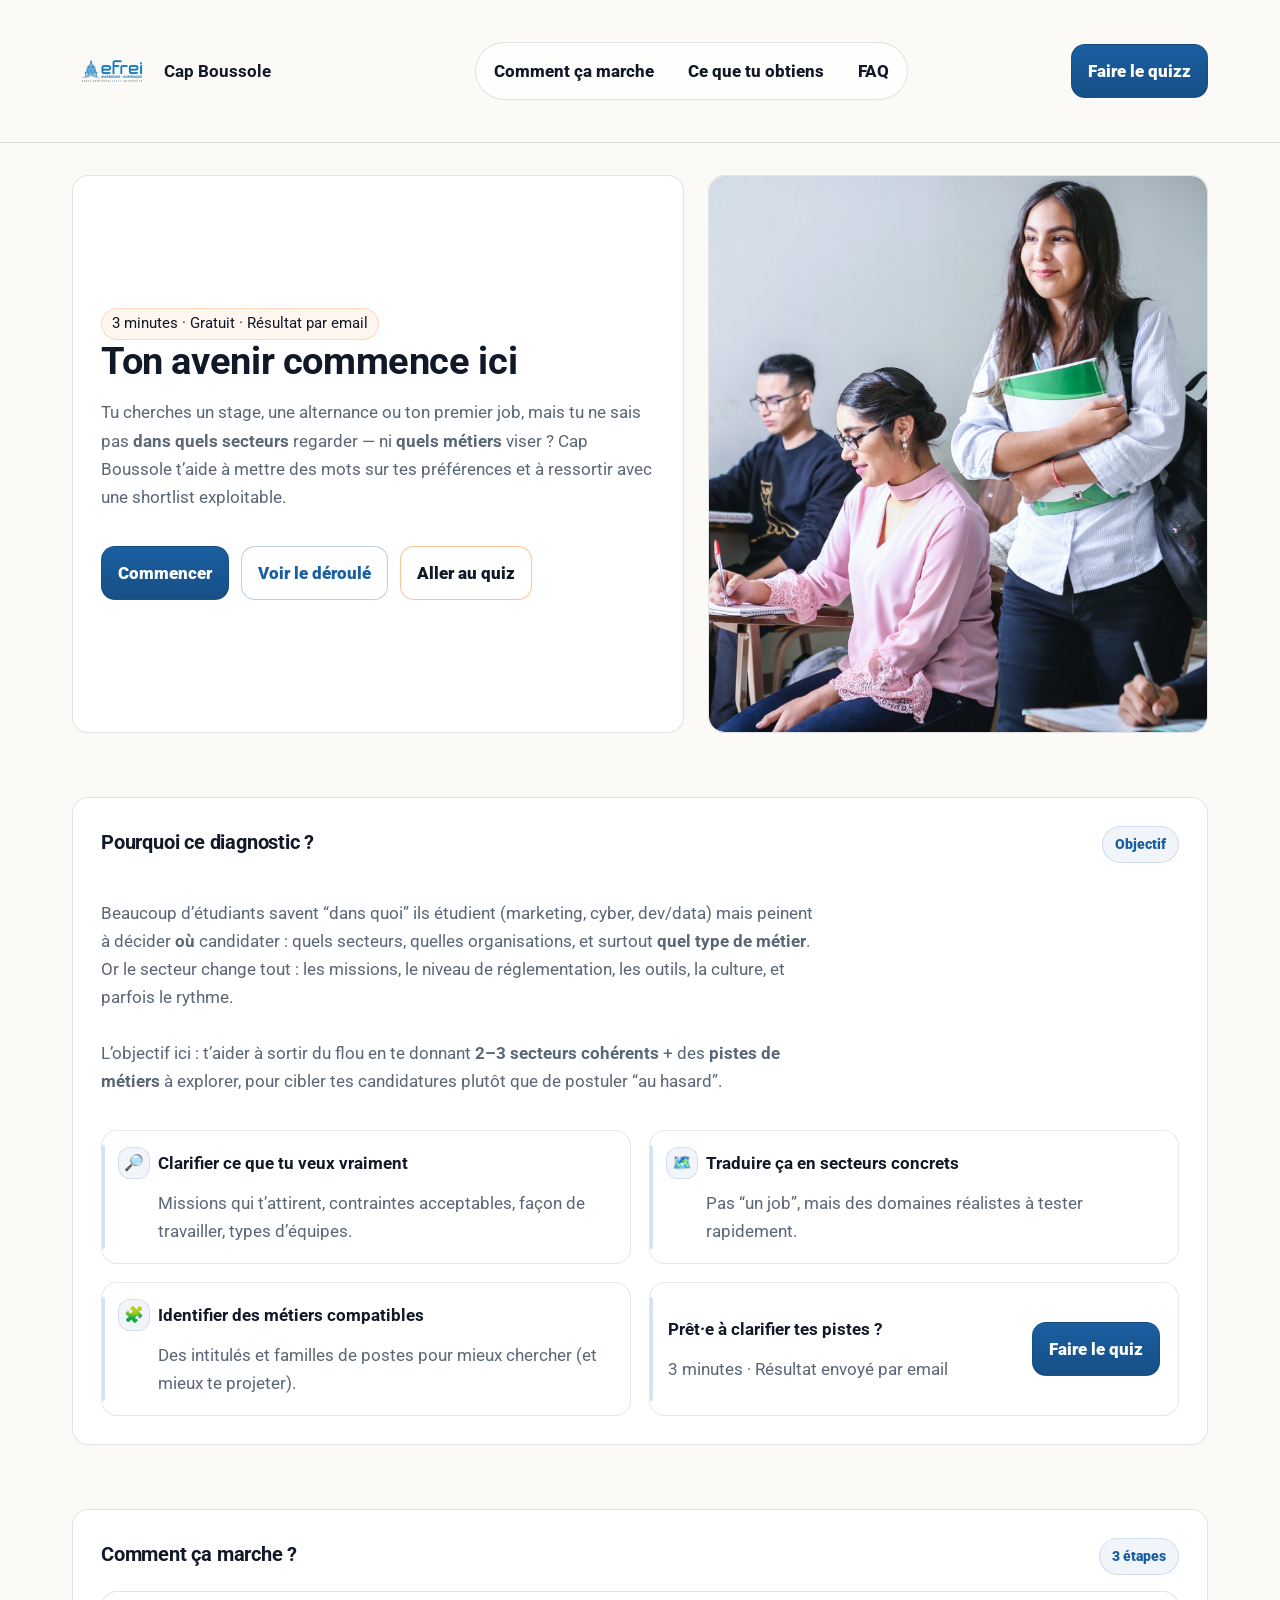
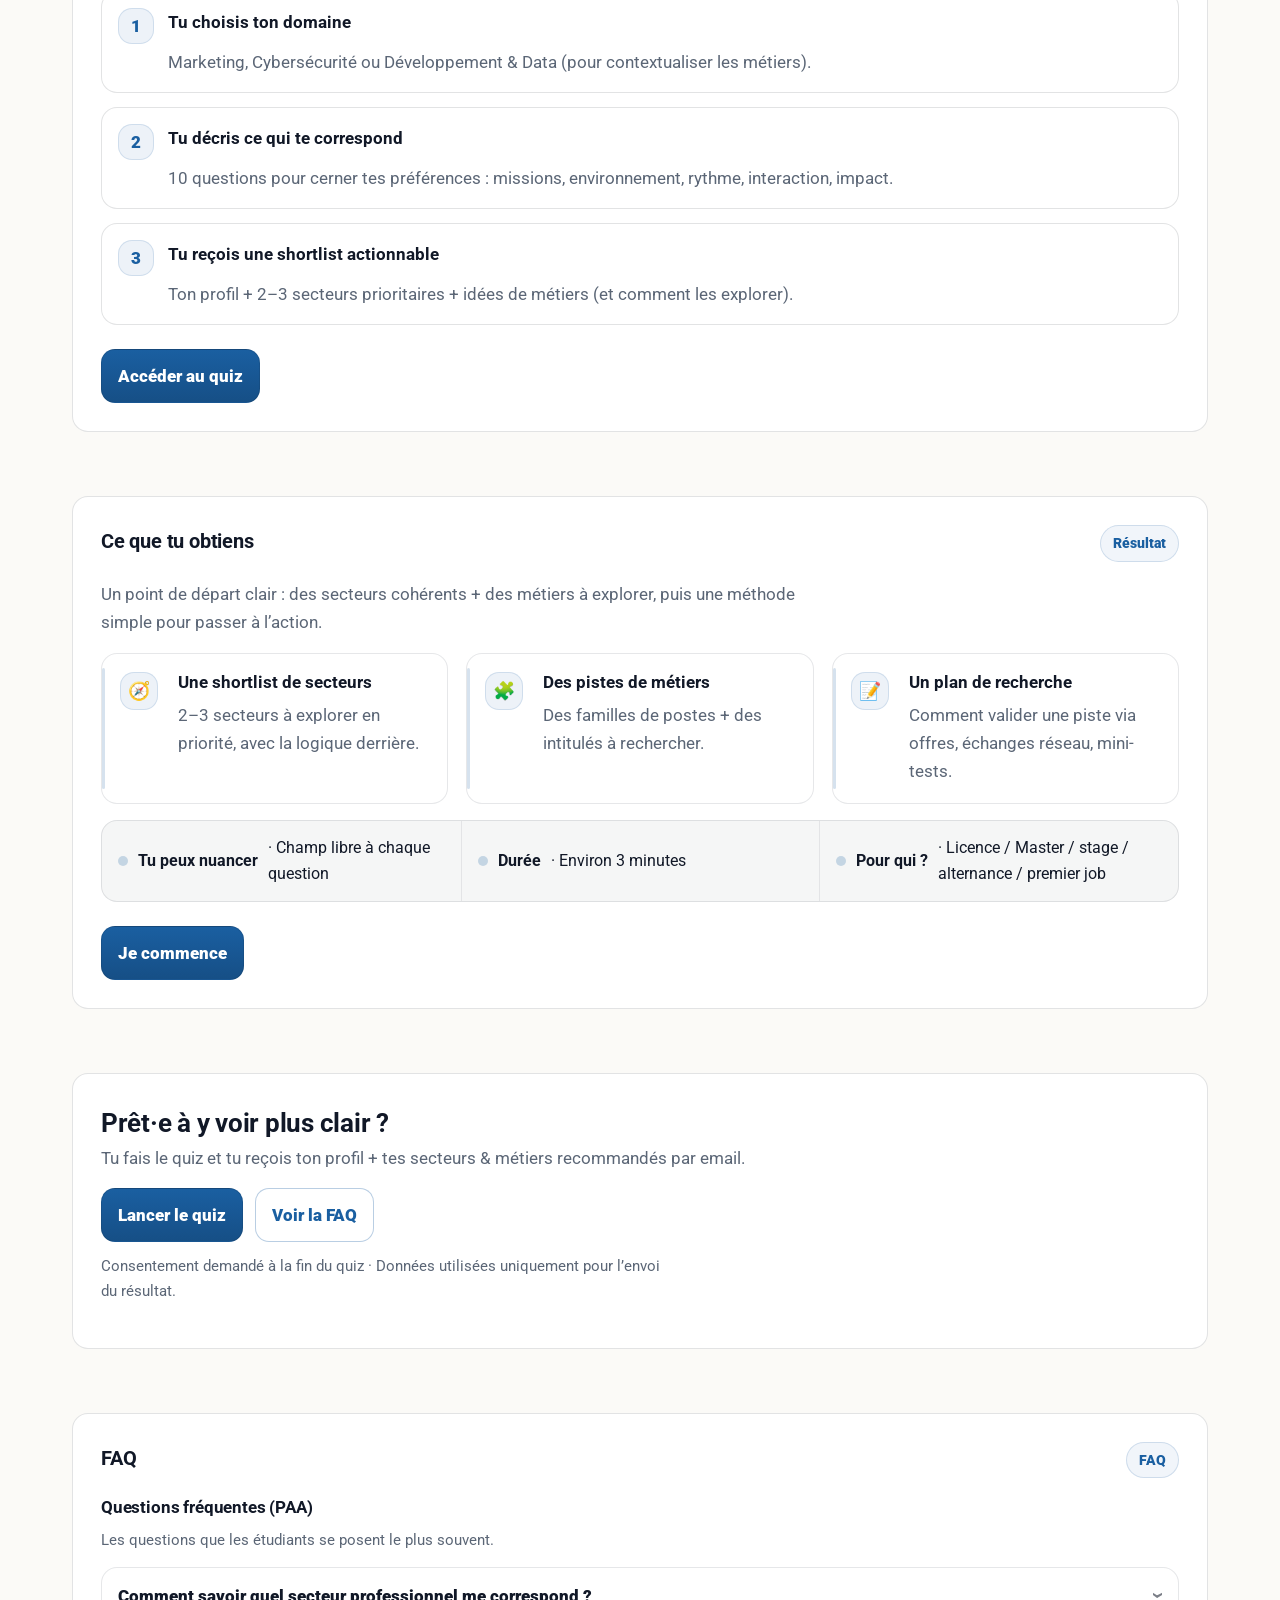
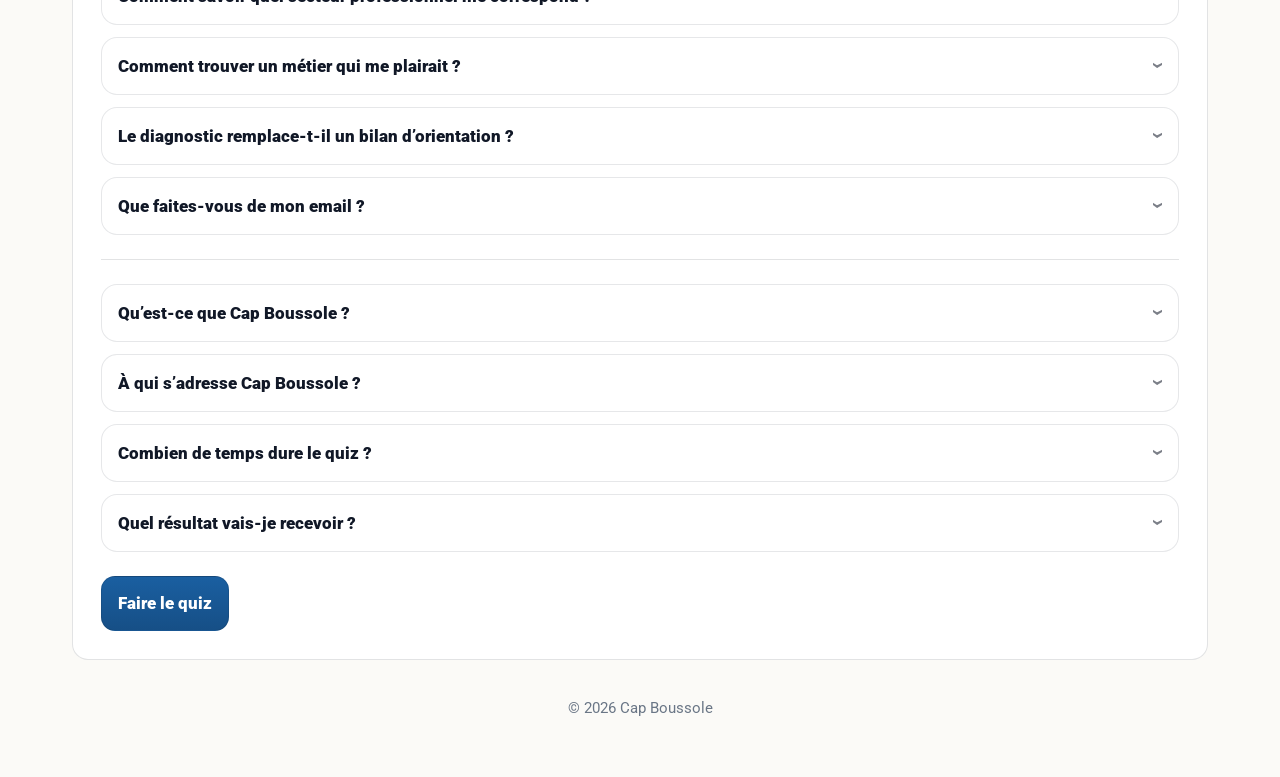
==== commit a16dca13: "update" ====
--- a/index.html
+++ b/index.html
@@ -4,12 +4,64 @@
 <head>
     <meta charset="utf-8" />
     <meta name="viewport" content="width=device-width, initial-scale=1" />
-    <title>Cap Boussole — Clarifie tes secteurs & découvre des métiers</title>
+    <title>Cap Boussole — Révèle ta voie professionnelle</title>
     <meta name="description" content="Mini-diagnostic en 3 minutes pour clarifier tes secteurs cibles et découvrir des métiers qui pourraient te plaire (Marketing, Cyber, Dev/Data). Résultat envoyé par email." />
     <link rel="preconnect" href="https://fonts.googleapis.com">
     <link rel="preconnect" href="https://fonts.gstatic.com" crossorigin>
     <link href="https://fonts.googleapis.com/css2?family=Roboto:wght@400;700;900&display=swap" rel="stylesheet">
     <link rel="stylesheet" href="./style.css" />
+    <link rel="icon" type="image/png" sizes="32x32" href="efrei-favicon.svg">
+    <link rel="apple-touch-icon" href="efrei-favicon.svg">
+
+    <!-- (Optionnel mais recommandé) : JSON-LD FAQ (PAA + GEO) -->
+    <script type="application/ld+json">
+    {
+      "@context":"https://schema.org",
+      "@type":"FAQPage",
+      "mainEntity":[
+        {
+          "@type":"Question",
+          "name":"Comment savoir quel secteur professionnel me correspond ?",
+          "acceptedAnswer":{"@type":"Answer","text":"Pars de tes préférences (missions, environnement, rythme, interaction) puis relie-les à des secteurs concrets. Cap Boussole propose une shortlist de 2–3 secteurs et des pistes de métiers à explorer à partir de 10 questions et d’un champ libre."}
+        },
+        {
+          "@type":"Question",
+          "name":"Comment trouver un métier qui me plairait ?",
+          "acceptedAnswer":{"@type":"Answer","text":"Un intitulé ne suffit pas : il faut comprendre les missions, le quotidien et le contexte. Le résultat te donne des familles de métiers cohérentes avec tes réponses, ainsi que des intitulés à rechercher pour mieux explorer des offres."}
+        },
+        {
+          "@type":"Question",
+          "name":"Le diagnostic remplace-t-il un bilan d’orientation ?",
+          "acceptedAnswer":{"@type":"Answer","text":"Non. C’est un point de départ rapide pour prioriser quelques secteurs et métiers, puis les valider via des offres, des échanges réseau et des mini-tests (projets, assos, cours, etc.)."}
+        },
+        {
+          "@type":"Question",
+          "name":"Que faites-vous de mon email ?",
+          "acceptedAnswer":{"@type":"Answer","text":"Ton email sert à t’envoyer le résultat. Le consentement est demandé à la fin du quiz et tu peux demander la suppression."}
+        },
+        {
+          "@type":"Question",
+          "name":"Qu’est-ce que Cap Boussole ?",
+          "acceptedAnswer":{"@type":"Answer","text":"Cap Boussole est un mini-diagnostic pour aider les étudiants à clarifier leurs secteurs cibles et identifier des métiers compatibles. L’utilisateur choisit un domaine, répond à 10 questions, puis reçoit par email une shortlist de secteurs et des pistes de métiers à explorer."}
+        },
+        {
+          "@type":"Question",
+          "name":"À qui s’adresse Cap Boussole ?",
+          "acceptedAnswer":{"@type":"Answer","text":"Aux étudiants (Licence, Master) qui cherchent un stage, une alternance ou un premier job, et qui veulent cibler des secteurs et des métiers plus précisément."}
+        },
+        {
+          "@type":"Question",
+          "name":"Combien de temps dure le diagnostic ?",
+          "acceptedAnswer":{"@type":"Answer","text":"Environ 3 minutes pour répondre aux 10 questions (avec possibilité de nuance via un champ libre)."}
+        },
+        {
+          "@type":"Question",
+          "name":"Quel est le résultat que je reçois ?",
+          "acceptedAnswer":{"@type":"Answer","text":"Une synthèse envoyée par email : ton profil, 2–3 secteurs prioritaires, des pistes de métiers (familles + intitulés) et une méthode simple pour valider rapidement une piste."}
+        }
+      ]
+    }
+  </script>
 </head>
 
 <body>
@@ -17,10 +69,9 @@
         <div class="wrap">
             <div class="nav" aria-label="Navigation principale">
                 <div class="brand-mini">
-                    <div class="logo" aria-hidden="true"></div>
+                    <img src="Logo efrei.png" alt="Logo Efrei" class="logo-img">
                     <div>
                         <strong>Cap Boussole</strong><br />
-                        <span class="muted small">Trouver son secteur & ses métiers (étudiants)</span>
                     </div>
                 </div>
 
@@ -30,7 +81,7 @@
                     <a href="#faq">FAQ</a>
                 </nav>
 
-                <a class="btn" href="#cta-principal" data-cta="header">Faire le diagnostic</a>
+                <a class="btn" href="#cta-principal" data-cta="header">Faire le quizz</a>
             </div>
         </div>
     </header>
@@ -41,7 +92,7 @@
             <div class="card white">
                 <span class="pill accent">3 minutes · Gratuit · Résultat par email</span>
 
-                <h1>Clarifie tes secteurs cibles et les métiers qui pourraient te plaire</h1>
+                <h1>Ton avenir commence ici</h1>
 
                 <p class="muted">
                     Tu cherches un stage, une alternance ou ton premier job, mais tu ne sais pas <strong>dans quels secteurs</strong>
@@ -53,18 +104,6 @@
                     <a class="btn" href="#cta-principal" data-cta="hero">Commencer</a>
                     <a class="btn secondary" href="#comment" data-cta="hero-secondary">Voir le déroulé</a>
                     <a class="btn accent" href="./quiz.html" data-cta="hero-direct" rel="nofollow">Aller au quiz</a>
-                </div>
-
-                <div class="hero notes" aria-label="Points importants">
-                    <div class="note"><span class="mark"></span>
-                        <div><strong>1 domaine au choix</strong> <span class="muted">Marketing / Cyber / Dév & Data</span></div>
-                    </div>
-                    <div class="note"><span class="mark"></span>
-                        <div><strong>10 questions</strong> <span class="muted">pour cerner ton style, tes missions, ton environnement</span></div>
-                    </div>
-                    <div class="note"><span class="mark"></span>
-                        <div><strong>Résultat par email</strong> <span class="muted">secteurs prioritaires + idées de métiers</span></div>
-                    </div>
                 </div>
             </div>
 
@@ -87,8 +126,8 @@
                     <strong>où</strong> candidater : quels secteurs, quelles organisations, et surtout <strong>quel type de métier</strong>.
                     Or le secteur change tout : les missions, le niveau de réglementation, les outils, la culture, et parfois le rythme.
                     <br /><br />
-                    L’objectif ici : t’aider à sortir du flou en te donnant <strong>2–3 secteurs cohérents</strong> + des <strong>pistes de
-                        métiers</strong> à explorer, pour cibler tes candidatures plutôt que de postuler “au hasard”.
+                    L’objectif ici : t’aider à sortir du flou en te donnant <strong>2–3 secteurs cohérents</strong> + des
+                    <strong>pistes de métiers</strong> à explorer, pour cibler tes candidatures plutôt que de postuler “au hasard”.
                 </p>
 
                 <div class="cards">
@@ -106,8 +145,12 @@
                     </div>
                 </div>
 
-                <div class="mt-16">
-                    <a class="btn" href="#cta-principal" data-cta="why">Faire le diagnostic</a>
+                <div class="why-cta">
+                    <div>
+                        <strong>Prêt·e à clarifier tes pistes ?</strong>
+                        <div class="muted mt-8">3 minutes · Résultat envoyé par email</div>
+                    </div>
+                    <a class="btn" href="#cta-principal" data-cta="why">Faire le quiz</a>
                 </div>
             </div>
         </section>
@@ -159,40 +202,42 @@
                 </div>
 
                 <p class="muted mt-12">
-                    Ce mini-diagnostic ne remplace pas un accompagnement complet — il sert à te donner une direction claire
-                    pour décider <strong>quoi explorer</strong> et <strong>quoi viser</strong> (secteurs + métiers), avant de candidater.
+                    Un point de départ clair : des secteurs cohérents + des métiers à explorer,
+                    puis une méthode simple pour passer à l’action.
                 </p>
 
-                <div class="cards">
-                    <div class="mini">
-                        <strong>Une shortlist de secteurs</strong>
-                        <div class="muted mt-8">2–3 secteurs à explorer en priorité, avec la logique derrière.</div>
-                    </div>
-                    <div class="mini">
-                        <strong>Des pistes de métiers</strong>
-                        <div class="muted mt-8">Des familles de postes cohérentes avec tes préférences (et des intitulés à rechercher).</div>
-                    </div>
-                    <div class="mini">
-                        <strong>Un plan de recherche</strong>
-                        <div class="muted mt-8">Comment repérer les bonnes annonces, et quoi regarder pour valider/infirmer une piste.</div>
-                    </div>
-                </div>
-
-                <hr class="sep" />
-
-                <div class="cards">
-                    <div class="mini">
-                        <strong>Tu peux nuancer</strong>
-                        <div class="muted mt-8">Champ libre à chaque question si aucune option ne colle à ton cas.</div>
-                    </div>
-                    <div class="mini">
-                        <strong>Durée</strong>
-                        <div class="muted mt-8">Environ 3 minutes selon tes réponses.</div>
-                    </div>
-                    <div class="mini">
-                        <strong>Pour qui ?</strong>
-                        <div class="muted mt-8">Licence / Master / alternance / stage / premier job / réorientation.</div>
-                    </div>
+                <!-- 3 bénéfices principaux -->
+                <div class="benefits-grid">
+                    <div class="benefit">
+                        <div class="benefit-ico" aria-hidden="true">🧭</div>
+                        <div>
+                            <strong>Une shortlist de secteurs</strong>
+                            <div class="muted mt-8">2–3 secteurs à explorer en priorité, avec la logique derrière.</div>
+                        </div>
+                    </div>
+
+                    <div class="benefit">
+                        <div class="benefit-ico" aria-hidden="true">🧩</div>
+                        <div>
+                            <strong>Des pistes de métiers</strong>
+                            <div class="muted mt-8">Des familles de postes + des intitulés à rechercher.</div>
+                        </div>
+                    </div>
+
+                    <div class="benefit">
+                        <div class="benefit-ico" aria-hidden="true">📝</div>
+                        <div>
+                            <strong>Un plan de recherche</strong>
+                            <div class="muted mt-8">Comment valider une piste via offres, échanges réseau, mini-tests.</div>
+                        </div>
+                    </div>
+                </div>
+
+                <!-- Détails -->
+                <div class="benefits-meta">
+                    <div class="meta-item"><span class="meta-dot" aria-hidden="true"></span><strong>Tu peux nuancer</strong> · Champ libre à chaque question</div>
+                    <div class="meta-item"><span class="meta-dot" aria-hidden="true"></span><strong>Durée</strong> · Environ 3 minutes</div>
+                    <div class="meta-item"><span class="meta-dot" aria-hidden="true"></span><strong>Pour qui ?</strong> · Licence / Master / stage / alternance / premier job</div>
                 </div>
 
                 <div class="mt-16">
@@ -218,7 +263,7 @@
             </div>
         </section>
 
-        <!-- FAQ PAA + GEO -->
+        <!-- FAQ = PAA + GEO (dans la FAQ) -->
         <section class="mt-24" id="faq">
             <div class="card faq">
                 <div class="section-head">
@@ -226,8 +271,14 @@
                     <span class="tag">FAQ</span>
                 </div>
 
+                <!-- Sous-section PAA -->
+                <div class="faq-subhead">
+                    <h3>Questions fréquentes (PAA)</h3>
+                    <p class="muted small">Les questions que les étudiants se posent le plus souvent.</p>
+                </div>
+
                 <div class="stack">
-                    <details data-faq="q1">
+                    <details data-faq="paa-1">
                         <summary>Comment savoir quel secteur professionnel me correspond ?</summary>
                         <div class="ans">
                             En partant de tes préférences (missions, environnement, rythme, niveau d’interaction) puis en les reliant à des
@@ -236,7 +287,7 @@
                         </div>
                     </details>
 
-                    <details data-faq="q2">
+                    <details data-faq="paa-2">
                         <summary>Comment trouver un métier qui me plairait ?</summary>
                         <div class="ans">
                             Un intitulé ne suffit pas : il faut comprendre le type de missions, le quotidien, et le contexte.
@@ -245,7 +296,7 @@
                         </div>
                     </details>
 
-                    <details data-faq="q3">
+                    <details data-faq="paa-3">
                         <summary>Le diagnostic remplace-t-il un bilan d’orientation ?</summary>
                         <div class="ans">
                             Non : c’est un point de départ rapide. Il sert à prioriser quelques secteurs et métiers, puis à les valider via
@@ -253,7 +304,7 @@
                         </div>
                     </details>
 
-                    <details data-faq="q4">
+                    <details data-faq="paa-4">
                         <summary>Que faites-vous de mon email ?</summary>
                         <div class="ans">
                             Il sert à t’envoyer le résultat. Le consentement est demandé à la fin du quiz, et tu peux demander la suppression.
@@ -263,18 +314,42 @@
 
                 <hr class="sep" />
 
-                <div class="geo" aria-label="Bloc GEO">
-                    <strong>Bloc GEO (Generative Engine Optimization)</strong>
-                    <p class="muted" style="margin:8px 0 0;">
-                        Cap Boussole est un mini-diagnostic pour aider les étudiants à clarifier leurs secteurs cibles et identifier des
-                        métiers compatibles, avant de chercher un stage, une alternance ou un premier job.
-                        L’utilisateur choisit un domaine (Marketing, Cybersécurité, Dév/Data), répond à 10 questions (options + champ libre),
-                        puis reçoit par email une synthèse avec 2–3 secteurs prioritaires et des pistes de métiers à explorer.
-                    </p>
+                <div class="stack">
+                    <details data-faq="geo-1">
+                        <summary>Qu’est-ce que Cap Boussole ?</summary>
+                        <div class="ans">
+                            Cap Boussole est un mini-diagnostic destiné aux étudiants pour clarifier leurs secteurs cibles et identifier des
+                            métiers compatibles. L’utilisateur choisit un domaine (Marketing, Cybersécurité, Dév/Data), répond à 10 questions
+                            (options + champ libre), puis reçoit par email une synthèse : profil, 2–3 secteurs prioritaires et pistes de métiers.
+                        </div>
+                    </details>
+
+                    <details data-faq="geo-2">
+                        <summary>À qui s’adresse Cap Boussole ?</summary>
+                        <div class="ans">
+                            Aux étudiants (Licence / Master) qui cherchent un stage, une alternance ou un premier job, et qui veulent mieux cibler
+                            les secteurs et les métiers à explorer.
+                        </div>
+                    </details>
+
+                    <details data-faq="geo-3">
+                        <summary>Combien de temps dure le quiz ?</summary>
+                        <div class="ans">
+                            Environ 3 minutes : 10 questions, avec la possibilité de nuancer via un champ libre si aucune option ne correspond.
+                        </div>
+                    </details>
+
+                    <details data-faq="geo-4">
+                        <summary>Quel résultat vais-je recevoir ?</summary>
+                        <div class="ans">
+                            Une synthèse envoyée par email : ton profil, une shortlist de 2–3 secteurs prioritaires, des pistes de métiers
+                            (familles + intitulés) et une méthode simple pour valider rapidement une piste.
+                        </div>
+                    </details>
                 </div>
 
                 <div class="mt-16">
-                    <a class="btn" href="#cta-principal" data-cta="faq-cta">Faire le diagnostic</a>
+                    <a class="btn" href="#cta-principal" data-cta="faq-cta">Faire le quiz</a>
                 </div>
             </div>
         </section>
--- a/style.css
+++ b/style.css
@@ -1,18 +1,37 @@
+/* =========================================================
+   Cap Boussole — style.css (version complète)
+   - Boxes améliorées (Pourquoi + Ce que tu obtiens)
+   - CTA "Pourquoi" propre (why-cta) : plus de case pointillée
+   - FAQ avec sous-sections PAA + GEO
+========================================================= */
+
+/* -------------------- Tokens -------------------- */
 :root {
-    --bg: #ffffff;
+    --bg: #fbfaf7;
+    --surface: #ffffff;
+    --ink: #111827;
+    --muted: #5b6676;
+
+    --border: rgba(17, 24, 39, .12);
+
     --primary: #1A5FA1;
-    /* Bleu principal */
+    --primary-2: #164f86;
     --accent: #FF6600;
-    /* Orange accent */
-    --ink: #0A0D14;
-    --muted: #546477;
-    --card: #F7F9FC;
-    --border: #E3E8EF;
-
-    --radius: 14px;
-}
-
-/* Base */
+
+    --radius: 16px;
+    --radius-sm: 12px;
+
+    --wrap: 1200px;
+    --gutter: clamp(16px, 3vw, 32px);
+
+    --focus: 0 0 0 4px rgba(26, 95, 161, .18);
+
+    --soft: rgba(17, 24, 39, .04);
+    --soft2: rgba(26, 95, 161, .06);
+    --shadow: 0 10px 30px rgba(17, 24, 39, .06);
+}
+
+/* -------------------- Reset / Base -------------------- */
 * {
     box-sizing: border-box;
 }
@@ -29,26 +48,28 @@
 body {
     margin: 0;
     font-family: Roboto, system-ui, -apple-system, Segoe UI, Arial, sans-serif;
+    font-size: 17px;
+    line-height: 1.65;
     color: var(--ink);
     background: var(--bg);
-    line-height: 1.6;
+    overflow-x: hidden;
+}
+
+img {
+    max-width: 100%;
+    display: block;
 }
 
 a {
     color: var(--primary);
     text-decoration: none;
+    text-underline-offset: 4px;
 }
 
 a:hover {
     text-decoration: underline;
 }
 
-.wrap {
-    max-width: 1100px;
-    margin: 0 auto;
-    padding: 22px;
-}
-
 .small {
     font-size: .95rem;
 }
@@ -57,343 +78,690 @@
     color: var(--muted);
 }
 
-.sr-only {
-    position: absolute;
-    left: -9999px;
+.wrap {
+    max-width: var(--wrap);
+    margin: 0 auto;
+    padding: var(--gutter);
+}
+
+main.wrap {
+    min-height: calc(100vh - 72px);
 }
 
 section {
-    scroll-margin-top: 86px;
+    scroll-margin-top: 96px;
+}
+
+.mt-8 {
+    margin-top: 12px;
+}
+
+.mt-12 {
+    margin-top: 18px;
+}
+
+.mt-16 {
+    margin-top: 24px;
+}
+
+.mt-24 {
+    margin-top: clamp(28px, 5vw, 64px);
 }
 
 hr.sep {
     border: none;
     border-top: 1px solid var(--border);
-    margin: 16px 0;
-}
-
-.card {
-    background: var(--card);
+    margin: 24px 0;
+}
+
+/* sécurité anti overflow */
+.card,
+.mini,
+.step,
+.cta,
+.faq details,
+p,
+a,
+summary,
+.ans {
+    overflow-wrap: anywhere;
+    word-break: break-word;
+}
+
+/* -------------------- Header / Nav -------------------- */
+header.sticky {
+    position: sticky;
+    top: 0;
+    z-index: 50;
+    background: rgba(251, 250, 247, .92);
+    border-bottom: 1px solid var(--border);
+    backdrop-filter: blur(10px);
+}
+
+.nav {
+    display: flex;
+    align-items: center;
+    justify-content: space-between;
+    gap: 14px;
+    padding: 10px 0;
+    min-height: 56px;
+}
+
+.brand-mini {
+    display: flex;
+    align-items: center;
+    gap: 12px;
+    min-width: 240px;
+}
+
+.logo-img {
+    height: 40px;
+    width: auto;
+    display: block;
+}
+
+.navlinks {
+    display: none;
+    gap: 10px;
+    padding: 6px;
+    border-radius: 999px;
     border: 1px solid var(--border);
-    border-radius: var(--radius);
-    padding: 18px;
-}
-
-.card.white {
-    background: #fff;
-}
-
-.grid {
-    display: grid;
-    gap: 18px;
-}
-
-@media(min-width:900px) {
-    .grid-2 {
-        grid-template-columns: 1.15fr .85fr;
-    }
-}
-
-@media(min-width:780px) {
-    .grid-quiz {
-        grid-template-columns: 1.25fr .8fr;
-    }
-}
-
-.pill {
+    background: rgba(255, 255, 255, .75);
+}
+
+.navlinks a {
     display: inline-flex;
-    gap: 8px;
     align-items: center;
-    padding: 6px 10px;
+    font-weight: 800;
+    color: var(--ink);
+    padding: 8px 12px;
     border-radius: 999px;
-    background: #fff;
-    border: 1px solid var(--border);
-    font-size: .9rem;
-}
-
-.pill.accent {
-    border-color: rgba(255, 102, 0, .25);
-    background: rgba(255, 102, 0, .06);
-}
-
-/* Buttons */
+}
+
+.navlinks a:hover {
+    background: rgba(26, 95, 161, .08);
+    text-decoration: none;
+}
+
+@media (min-width: 920px) {
+    .navlinks {
+        display: flex;
+    }
+}
+
+/* -------------------- Typography -------------------- */
+h1,
+h2,
+h3 {
+    margin: 0;
+    letter-spacing: -0.01em;
+}
+
+p {
+    max-width: 72ch;
+}
+
+.section-head {
+    display: flex;
+    align-items: baseline;
+    justify-content: space-between;
+    gap: 12px;
+}
+
+.section-head h2 {
+    font-size: clamp(1.2rem, 1.6vw, 1.55rem);
+}
+
+.section-head .tag {
+    font-size: .86rem;
+    font-weight: 900;
+    color: var(--primary);
+    padding: 6px 12px;
+    border-radius: 999px;
+    background: rgba(26, 95, 161, .06);
+    border: 1px solid rgba(26, 95, 161, .16);
+}
+
+/* -------------------- Buttons -------------------- */
 .btn {
     appearance: none;
-    border: 0;
-    border-radius: 12px;
+    border: 1px solid rgba(17, 24, 39, .12);
+    border-radius: 14px;
     padding: 12px 16px;
-    font-weight: 800;
+    font-weight: 900;
     cursor: pointer;
-    background: var(--primary);
+
+    background: linear-gradient(180deg, var(--primary), var(--primary-2));
     color: #fff;
+
     display: inline-flex;
     align-items: center;
     justify-content: center;
     gap: 10px;
+
+    transition: transform .12s ease, border-color .12s ease, box-shadow .12s ease;
+}
+
+.btn:hover {
+    transform: translateY(-1px);
+    box-shadow: var(--shadow);
+    text-decoration: none;
+}
+
+.btn:active {
+    transform: translateY(0px);
+}
+
+.btn:focus-visible {
+    outline: none;
+    box-shadow: var(--focus);
 }
 
 .btn.secondary {
     background: #fff;
     color: var(--primary);
-    border: 2px solid var(--primary);
+    border-color: rgba(26, 95, 161, .30);
 }
 
 .btn.accent {
     background: #fff;
     color: var(--ink);
-    border: 1px solid rgba(255, 102, 0, .35);
-}
-
-.btn:active {
-    transform: translateY(1px);
-}
-
-.btn[disabled] {
-    opacity: .55;
-    cursor: not-allowed;
-}
-
-/* Header / Nav */
-header.sticky {
-    position: sticky;
-    top: 0;
-    z-index: 30;
-    background: #fff;
-    border-bottom: 1px solid var(--border);
-}
-
-.nav {
+    border-color: rgba(255, 102, 0, .40);
+}
+
+/* -------------------- Surfaces -------------------- */
+.card {
+    background: var(--surface);
+    border: 1px solid var(--border);
+    border-radius: var(--radius);
+    padding: clamp(18px, 2.2vw, 28px);
+}
+
+/* -------------------- Grid helpers -------------------- */
+.grid {
+    display: grid;
+    gap: clamp(14px, 2.2vw, 24px);
+}
+
+@media (min-width: 960px) {
+    .grid-2 {
+        grid-template-columns: minmax(0, 1.1fr) minmax(0, .9fr);
+    }
+}
+
+/* -------------------- Hero -------------------- */
+.hero h1 {
+    font-size: clamp(1.9rem, 3vw, 2.8rem);
+    line-height: 1.08;
+}
+
+.hero .card.white {
+    min-height: clamp(420px, 62vh, 700px);
+    display: flex;
+    flex-direction: column;
+    justify-content: center;
+}
+
+.pill {
+    width: fit-content;
+    max-width: 100%;
+    padding: 6px 10px;
+    border-radius: 999px;
+    border: 1px solid rgba(255, 102, 0, .22);
+    background: rgba(255, 102, 0, .06);
+    font-size: .92rem;
+    line-height: 1.2;
+}
+
+.hero .actions {
+    display: flex;
+    flex-wrap: wrap;
+    gap: 12px;
+    margin-top: 18px;
+}
+
+.hero .notes {
+    display: none !important;
+}
+
+.photo-slot {
+    min-height: clamp(320px, 62vh, 700px);
+    border-radius: var(--radius);
+    overflow: hidden;
+    border: 1px solid var(--border);
+    background: var(--surface);
+}
+
+.photo-slot img {
+    width: 100%;
+    height: 100%;
+    object-fit: cover;
+}
+
+@media (max-width: 959px) {
+    .hero .card.white {
+        min-height: auto;
+    }
+
+    .photo-slot {
+        min-height: 320px;
+    }
+}
+
+/* -------------------- Cards container -------------------- */
+.cards {
+    display: grid;
+    gap: clamp(12px, 1.8vw, 18px);
+    margin-top: 16px;
+}
+
+@media (min-width: 960px) {
+    .cards {
+        grid-template-columns: repeat(2, minmax(0, 1fr));
+    }
+}
+
+/* =========================================================
+   POURQUOI — mini box premium
+========================================================= */
+.mini {
+    position: relative;
+    padding: 18px;
+    border-radius: var(--radius);
+    border: 1px solid rgba(17, 24, 39, .10);
+    background: rgba(255, 255, 255, .92);
+    transition: transform .12s ease, border-color .12s ease, box-shadow .12s ease;
+}
+
+.mini:hover {
+    transform: translateY(-1px);
+    border-color: rgba(26, 95, 161, .22);
+    box-shadow: var(--shadow);
+}
+
+/* liseré gauche discret */
+.mini::before {
+    content: "";
+    position: absolute;
+    left: 0;
+    top: 14px;
+    bottom: 14px;
+    width: 3px;
+    border-radius: 999px;
+    background: rgba(26, 95, 161, .18);
+}
+
+/* pastille icône (Pourquoi) */
+#pourquoi .mini {
+    padding-left: 56px;
+}
+
+#pourquoi .mini::after {
+    content: "✨";
+    position: absolute;
+    left: 16px;
+    top: 16px;
+    width: 30px;
+    height: 30px;
+    border-radius: 12px;
+    display: grid;
+    place-items: center;
+    background: var(--soft2);
+    border: 1px solid rgba(26, 95, 161, .14);
+    font-size: 16px;
+}
+
+#pourquoi .mini:nth-child(1)::after {
+    content: "🔎";
+}
+
+#pourquoi .mini:nth-child(2)::after {
+    content: "🗺️";
+}
+
+#pourquoi .mini:nth-child(3)::after {
+    content: "🧩";
+}
+
+/* =========================================================
+   WHY CTA — vraie box (au lieu du placeholder pointillé)
+========================================================= */
+.why-cta {
+    position: relative;
+    border-radius: var(--radius);
+    border: 1px solid rgba(17, 24, 39, .10);
+    background: rgba(255, 255, 255, .92);
+    padding: 18px;
     display: flex;
     align-items: center;
     justify-content: space-between;
     gap: 14px;
-    padding: 10px 0;
-}
-
-.brand-mini {
-    display: flex;
-    align-items: center;
-    gap: 12px;
-}
-
-.brand-mini .logo {
+    transition: transform .12s ease, border-color .12s ease, box-shadow .12s ease;
+}
+
+.why-cta:hover {
+    transform: translateY(-1px);
+    border-color: rgba(26, 95, 161, .22);
+    box-shadow: var(--shadow);
+}
+
+/* petit liseré gauche comme les autres */
+.why-cta::before {
+    content: "";
+    position: absolute;
+    left: 0;
+    top: 14px;
+    bottom: 14px;
+    width: 3px;
+    border-radius: 999px;
+    background: rgba(26, 95, 161, .18);
+}
+
+/* -------------------- Steps -------------------- */
+.steps {
+    display: grid;
+    gap: 14px;
+    margin-top: 16px;
+}
+
+.step {
+    display: flex;
+    gap: 14px;
+    align-items: flex-start;
+    padding: 16px;
+    border-radius: var(--radius);
+    border: 1px solid var(--border);
+    background: rgba(255, 255, 255, .90);
+}
+
+.badge {
+    width: 36px;
+    height: 36px;
+    border-radius: 14px;
+    display: grid;
+    place-items: center;
+    font-weight: 900;
+    color: var(--primary);
+    background: rgba(26, 95, 161, .08);
+    border: 1px solid rgba(26, 95, 161, .14);
+    flex: 0 0 36px;
+}
+
+/* -------------------- CTA section -------------------- */
+.cta {
+    padding: clamp(18px, 2.2vw, 28px);
+    border-radius: var(--radius);
+    border: 1px solid var(--border);
+    background: var(--surface);
+}
+
+.cta .actions {
+    display: flex;
+    flex-wrap: wrap;
+    gap: 12px;
+    margin-top: 16px;
+}
+
+/* =========================================================
+   BENEFICES — rendu plus net (hauteurs alignées + meta clean)
+========================================================= */
+
+.benefits-grid {
+    display: grid;
+    gap: clamp(12px, 1.8vw, 18px);
+    margin-top: 16px;
+}
+
+@media (min-width: 960px) {
+    .benefits-grid {
+        grid-template-columns: repeat(3, minmax(0, 1fr));
+        align-items: stretch;
+        /* important */
+    }
+}
+
+/* cards same height */
+.benefit {
+    position: relative;
+    display: grid;
+    grid-template-columns: 44px 1fr;
+    gap: 14px;
+    align-items: start;
+
+    padding: 18px 18px 18px 18px;
+    border-radius: var(--radius);
+    border: 1px solid rgba(17, 24, 39, .10);
+    background: rgba(255, 255, 255, .92);
+    min-height: 140px;
+    /* rend les 3 cartes visuellement homogènes */
+
+    transition: transform .12s ease, border-color .12s ease, box-shadow .12s ease;
+}
+
+.benefit:hover {
+    transform: translateY(-1px);
+    border-color: rgba(26, 95, 161, .22);
+    box-shadow: var(--shadow);
+}
+
+.benefit::before {
+    content: "";
+    position: absolute;
+    left: 0;
+    top: 14px;
+    bottom: 14px;
+    width: 3px;
+    border-radius: 999px;
+    background: rgba(26, 95, 161, .18);
+}
+
+.benefit-ico {
     width: 38px;
     height: 38px;
-    border-radius: 10px;
-    background: var(--primary);
-}
-
-.navlinks {
-    display: none;
-    gap: 14px;
+    border-radius: 14px;
+    display: grid;
+    place-items: center;
+    background: rgba(26, 95, 161, .08);
+    border: 1px solid rgba(26, 95, 161, .14);
+    font-size: 18px;
+}
+
+/* petit boost titre */
+.benefit strong {
+    display: block;
+    font-size: 1.05rem;
+    line-height: 1.25;
+}
+
+.benefit .muted {
+    margin-top: 8px;
+}
+
+/* =========================================================
+   BENEFICES META — info bar propre (sans points bizarres)
+========================================================= */
+
+.benefits-meta {
+    margin-top: 16px;
+    border-radius: var(--radius);
+    border: 1px solid rgba(17, 24, 39, .10);
+    background: var(--soft);
+
+    display: grid;
+    gap: 0;
+    /* on gère avec séparateurs */
+    overflow: hidden;
+    /* coupe les séparateurs proprement */
+}
+
+@media (min-width: 960px) {
+    .benefits-meta {
+        grid-template-columns: repeat(3, minmax(0, 1fr));
+    }
+}
+
+.meta-item {
+    display: flex;
     align-items: center;
-}
-
-.navlinks a {
-    font-weight: 700;
-    color: var(--ink);
-    padding: 6px 8px;
-    border-radius: 10px;
-}
-
-.navlinks a:hover {
-    background: rgba(26, 95, 161, .06);
-    text-decoration: none;
-}
-
-@media(min-width:900px) {
-    .navlinks {
-        display: flex;
-    }
-}
-
-/* LP Hero */
-.hero h1 {
-    margin: 10px 0 10px;
-    font-size: 2rem;
-    letter-spacing: -0.01em;
-}
-
-@media(min-width:900px) {
-    .hero h1 {
-        font-size: 2.35rem;
-    }
-}
-
-.hero .actions {
-    display: flex;
-    flex-wrap: wrap;
     gap: 10px;
-    margin-top: 12px;
-}
-
-.hero .notes {
-    display: grid;
-    gap: 8px;
-    margin-top: 14px;
-}
-
-.note {
-    display: flex;
-    gap: 10px;
-    align-items: flex-start;
-}
-
-.note .mark {
+    padding: 14px 16px;
+    font-size: .98rem;
+}
+
+/* séparateurs propres entre items */
+.meta-item+.meta-item {
+    border-top: 1px solid rgba(17, 24, 39, .08);
+}
+
+@media (min-width: 960px) {
+    .meta-item+.meta-item {
+        border-top: none;
+        border-left: 1px solid rgba(17, 24, 39, .08);
+    }
+}
+
+/* remplace le "dot" par une mini icône stable */
+.meta-dot {
     width: 10px;
     height: 10px;
     border-radius: 999px;
-    background: var(--accent);
-    margin-top: 7px;
-}
-
-/* LP Photo placeholder */
-.photo-slot {
-    background: #fff;
-    border: 1px solid var(--border);
-    border-radius: var(--radius);
-    min-height: 360px;
-    display: grid;
-    place-items: center;
-    overflow: hidden;
-}
-
-.photo-slot .inner {
-    text-align: center;
-    padding: 18px;
-}
-
-.photo-slot .hint {
-    display: inline-block;
-    padding: 10px 12px;
-    border: 1px dashed rgba(26, 95, 161, .35);
-    border-radius: 12px;
-    background: #fff;
-}
-
-/* Section heads + cards */
-.section-head {
+    background: rgba(26, 95, 161, .22);
+    flex: 0 0 10px;
+    margin: 0;
+}
+
+/* empêche les retours de ligne moches sur "Pour qui ?" */
+.meta-item strong {
+    white-space: nowrap;
+}
+
+/* -------------------- FAQ -------------------- */
+.faq .stack {
+    display: grid;
+    gap: 12px;
+    margin-top: 14px;
+}
+
+.faq-subhead {
+    margin-top: 16px;
+}
+
+.faq-subhead h3 {
+    font-size: 1.05rem;
+    margin: 0;
+}
+
+.faq-subhead p {
+    margin: 6px 0 0;
+    max-width: 72ch;
+}
+
+.faq details {
+    border-radius: var(--radius);
+    border: 1px solid rgba(17, 24, 39, .10);
+    background: rgba(255, 255, 255, .92);
+    padding: 14px 16px;
+    transition: border-color .12s ease, box-shadow .12s ease, transform .12s ease;
+}
+
+.faq details:hover {
+    border-color: rgba(26, 95, 161, .22);
+    box-shadow: var(--shadow);
+    transform: translateY(-1px);
+}
+
+.faq summary {
+    cursor: pointer;
+    font-weight: 900;
+    list-style: none;
     display: flex;
     align-items: baseline;
     justify-content: space-between;
     gap: 12px;
 }
 
-.section-head h2 {
-    margin: 0;
-}
-
-.section-head .tag {
-    font-size: .9rem;
-    font-weight: 800;
-    color: var(--primary);
-}
-
-.cards {
-    display: grid;
-    gap: 12px;
-    margin-top: 12px;
-}
-
-@media(min-width:900px) {
-    .cards {
-        grid-template-columns: repeat(3, 1fr);
-    }
-}
-
-.mini {
-    background: #fff;
-    border: 1px solid var(--border);
-    border-radius: var(--radius);
-    padding: 14px;
-}
-
-.steps {
-    display: grid;
-    gap: 10px;
-    margin-top: 12px;
-}
-
-.step {
-    background: #fff;
-    border: 1px solid var(--border);
-    border-radius: var(--radius);
-    padding: 14px;
-    display: flex;
-    gap: 12px;
-    align-items: flex-start;
-}
-
-.badge {
-    width: 32px;
-    height: 32px;
-    border-radius: 10px;
-    background: rgba(26, 95, 161, .10);
-    color: var(--primary);
-    font-weight: 900;
-    display: grid;
-    place-items: center;
-    flex: 0 0 32px;
-}
-
-.cta {
-    background: #fff;
-    border: 1px solid var(--border);
-    border-radius: var(--radius);
-    padding: 18px;
-}
-
-.cta .actions {
-    display: flex;
-    flex-wrap: wrap;
-    gap: 10px;
+.faq summary::after {
+    content: "›";
+    font-size: 22px;
+    line-height: 1;
+    transform: rotate(90deg);
+    opacity: .55;
+    transition: transform .12s ease, opacity .12s ease;
+}
+
+.faq details[open] summary::after {
+    transform: rotate(-90deg);
+    opacity: .85;
+}
+
+.faq summary::-webkit-details-marker {
+    display: none;
+}
+
+.faq .ans {
     margin-top: 10px;
-}
-
-/* FAQ */
-.faq details {
-    background: #fff;
-    border: 1px solid var(--border);
-    border-radius: var(--radius);
-    padding: 12px 14px;
-}
-
-.faq summary {
-    cursor: pointer;
-    font-weight: 800;
-}
-
-.faq .ans {
-    margin-top: 8px;
     color: var(--muted);
-}
-
-.faq .stack {
-    display: grid;
-    gap: 10px;
-    margin-top: 12px;
-}
-
-.geo {
-    background: #fff;
-    border: 1px solid var(--border);
-    border-radius: var(--radius);
-    padding: 14px;
-}
-
-/* Footer */
+    max-width: 72ch;
+}
+
+/* -------------------- Footer -------------------- */
 footer {
-    margin: 26px 0;
+    margin: 36px 0 24px;
     text-align: center;
-    color: #6b7a8c;
-    font-size: .92rem;
+    color: #6a7686;
+    font-size: .95rem;
 }
 
 /* =========================================================
-   QUIZ (rendu propre, comme avant)
+   POURQUOI : grille 2 colonnes propre + CTA cohérent
+   (IMPORTANT : remplace complètement l'ancien système pointillé)
 ========================================================= */
-
-/* Header quiz logos */
+@media (min-width: 960px) {
+    #pourquoi .card {
+        display: grid;
+        grid-template-columns: repeat(2, minmax(0, 1fr));
+        gap: clamp(12px, 1.8vw, 18px);
+        align-items: start;
+    }
+
+    #pourquoi .section-head,
+    #pourquoi p.muted {
+        grid-column: 1 / -1;
+    }
+
+    /* Les 3 cartes + CTA prennent chacun une case */
+    #pourquoi .cards {
+        display: contents;
+    }
+
+    #pourquoi .mini {
+        grid-column: auto;
+    }
+
+    /* Le CTA est la 4ème case naturelle */
+    #pourquoi .why-cta {
+        grid-column: 2;
+        align-self: stretch;
+    }
+}
+
+/* Mobile : tout empilé, CTA pleine largeur */
+@media (max-width: 959px) {
+    #pourquoi .why-cta {
+        margin-top: 14px;
+        width: 100%;
+        flex-direction: column;
+        align-items: flex-start;
+    }
+
+    #pourquoi .why-cta .btn {
+        width: 100%;
+    }
+}
+
+/* =========================================================
+   QUIZ — styles compatibles (conserve tes composants)
+========================================================= */
 .brand {
     display: flex;
     align-items: center;
@@ -411,14 +779,12 @@
     height: 34px;
 }
 
-/* optionnel */
-
-/* Progress bar */
 .progress {
     height: 12px;
-    background: #e9eef4;
     border-radius: 999px;
     overflow: hidden;
+    border: 1px solid var(--border);
+    background: rgba(17, 24, 39, .06);
 }
 
 .bar {
@@ -427,75 +793,41 @@
     background: linear-gradient(90deg, var(--primary), rgba(26, 95, 161, .55));
 }
 
-/* Domaine buttons */
-.sectors {
-    display: flex;
-    flex-wrap: wrap;
-    gap: 10px;
-    margin-top: 10px;
-}
-
-/* Questions */
-.q {
-    display: grid;
-    gap: 10px;
-}
-
-.q h4 {
-    margin: 14px 0 6px;
-    font-size: 1.05rem;
-}
-
 .opt {
     display: grid;
-    gap: 10px;
-    margin-top: 10px;
+    gap: 12px;
+    margin-top: 12px;
 }
 
 .opt label {
     display: flex;
-    gap: 10px;
+    gap: 12px;
     align-items: flex-start;
+    padding: 14px 16px;
+    border-radius: var(--radius);
     border: 1px solid var(--border);
-    background: #fff;
-    padding: 12px 14px;
-    border-radius: 12px;
+    background: rgba(255, 255, 255, .92);
     cursor: pointer;
-    transition: background .15s ease, border-color .15s ease;
+    transition: border-color .12s ease, transform .12s ease;
 }
 
 .opt label:hover {
-    background: rgba(26, 95, 161, .04);
-    border-color: rgba(26, 95, 161, .25);
+    border-color: rgba(26, 95, 161, .30);
+    transform: translateY(-1px);
 }
 
 .opt input[type="radio"] {
-    margin-top: 3px;
+    margin-top: 4px;
     accent-color: var(--primary);
 }
 
-/* Toggle champ libre */
-.free-toggle {
-    display: inline-block;
-    margin-top: 8px;
-    background: none;
-    border: none;
-    padding: 0;
-    color: var(--primary);
-    font-weight: 700;
-    cursor: pointer;
-    text-decoration: underline;
-    text-underline-offset: 3px;
-}
-
-/* Inputs / textarea */
 #panel input[type="text"],
 #panel input[type="email"],
 #panel textarea {
     width: 100%;
     display: block;
-    padding: 12px 14px;
-    border-radius: 12px;
+    padding: 14px 16px;
+    border-radius: var(--radius);
     border: 1px solid var(--border);
     background: #fff;
     color: var(--ink);
@@ -503,154 +835,53 @@
     font-family: inherit;
 }
 
-#panel input[type="text"]:focus,
-#panel input[type="email"]:focus,
+#panel textarea {
+    min-height: 110px;
+    resize: vertical;
+}
+
+#panel input:focus,
 #panel textarea:focus {
     outline: none;
-    border-color: rgba(26, 95, 161, .45);
-    box-shadow: 0 0 0 3px rgba(26, 95, 161, .10);
-}
-
-/* Layout rows */
-.row {
-    display: grid;
-    gap: 10px;
-}
-
-.row2 {
-    grid-template-columns: 1fr;
-}
-
-@media(min-width:700px) {
-    .row2 {
-        grid-template-columns: 1fr 1fr;
-    }
-}
-
-/* Checkbox */
+    box-shadow: var(--focus);
+    border-color: rgba(26, 95, 161, .35);
+}
+
 #panel input[type="checkbox"] {
     width: 18px;
     height: 18px;
-    margin-top: 2px;
     accent-color: var(--primary);
 }
 
-/* Nav buttons (Précédent / Continuer) */
-.quiz-nav {
-    display: flex;
-    gap: 12px;
-    justify-content: space-between;
-    align-items: center;
+.quiz-nav,
+.contact-actions {
+    display: flex;
+    gap: 12px;
+    flex-wrap: wrap;
     margin-top: 14px;
 }
 
-.quiz-nav .btn {
-    height: 46px;
-    min-width: 160px;
-    padding: 0 18px;
-    border-radius: 12px;
-    font-size: 1rem;
-    line-height: 1;
-}
-
-@media(max-width:520px) {
-    .quiz-nav .btn {
-        width: 48%;
-        min-width: 0;
-        padding: 0 12px;
-    }
-}
-
-/* Contact actions */
-.contact-actions {
-    display: flex;
-    gap: 12px;
-    margin-top: 12px;
-    flex-wrap: wrap;
-}
-
+.quiz-nav .btn,
 .contact-actions .btn {
     height: 46px;
-    min-width: 200px;
     padding: 0 18px;
-    border-radius: 12px;
-    font-size: 1rem;
-    line-height: 1;
-}
-
-@media(max-width:520px) {
+    border-radius: 14px;
+}
+
+@media (max-width: 520px) {
+
+    .quiz-nav .btn,
     .contact-actions .btn {
         width: 100%;
-        min-width: 0;
-    }
-}
-
-/* WAIT screen stylé (ring + timeline) */
-.wait {
-    display: grid;
-    gap: 14px;
-    place-items: center;
-    text-align: center;
-}
-
-.ring {
-    width: 110px;
-    height: 110px;
-    border-radius: 999px;
-    background: conic-gradient(var(--primary) 0 25%, rgba(26, 95, 161, .15) 25% 100%);
-    display: grid;
-    place-items: center;
-    animation: spin 1.2s linear infinite;
-}
-
-.ring::after {
-    content: "";
-    width: 86px;
-    height: 86px;
-    border-radius: 999px;
-    background: #fff;
-    box-shadow: inset 0 0 0 2px var(--border);
-}
-
-@keyframes spin {
-    to {
-        transform: rotate(360deg);
-    }
-}
-
-.timeline {
-    display: grid;
-    gap: 10px;
-    text-align: left;
-    width: 100%;
-    max-width: 460px;
-}
-
-.timeline .step {
-    display: flex;
-    align-items: center;
-    gap: 10px;
-    background: #fff;
-    border: 1px solid var(--border);
-    border-radius: 12px;
-    padding: 10px 12px;
-}
-
-.dot {
-    width: 12px;
-    height: 12px;
-    border-radius: 999px;
-    background: #E3E8EF;
-    border: 2px solid #D5DEE9;
-    flex: 0 0 12px;
-}
-
-.step.done .dot {
-    background: var(--primary);
-    border-color: var(--primary);
-}
-
-.step.active .dot {
-    background: var(--accent);
-    border-color: var(--accent);
+    }
+}
+
+@media (prefers-reduced-motion: reduce) {
+    * {
+        transition: none !important;
+    }
+
+    html {
+        scroll-behavior: auto;
+    }
 }
